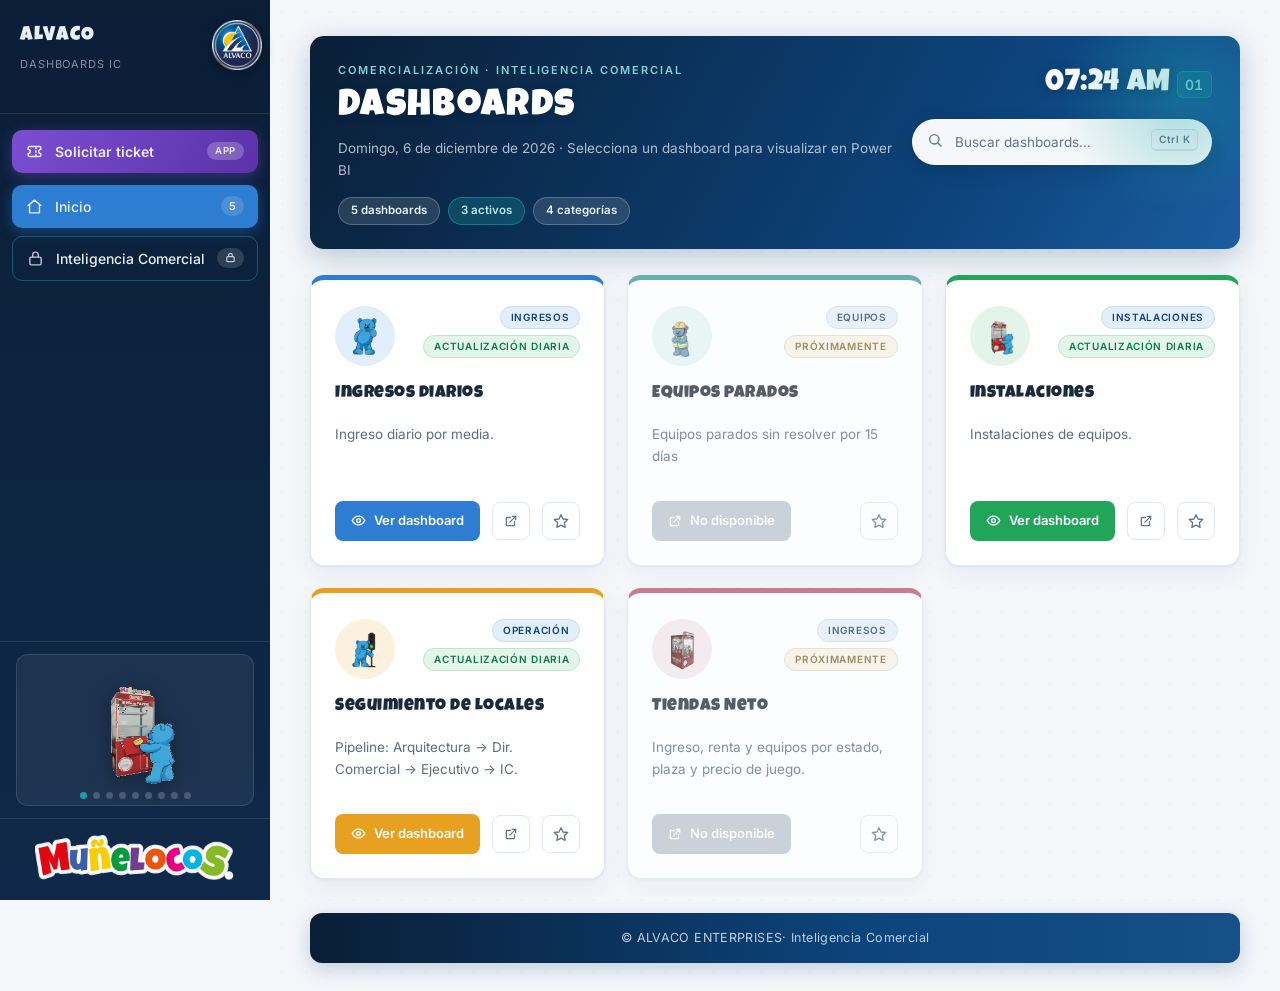
==== index.html @ fecdd90b "Add files via upload" ====
<!DOCTYPE html>
<html lang="es">
<head>
<meta charset="UTF-8">
<meta name="viewport" content="width=device-width, initial-scale=1.0">
<title>Menú de Dashboards · ALVACO Inteligencia Comercial</title>
<link rel="preconnect" href="https://fonts.googleapis.com">
<link rel="preconnect" href="https://fonts.gstatic.com" crossorigin>
<link href="https://fonts.googleapis.com/css2?family=Archivo:wght@600;700;800&family=Inter:wght@400;500;600&family=Luckiest+Guy&display=swap" rel="stylesheet">
<!-- Bootstrap 5 (antes de style.css para no pisar tu diseño) -->
<link href="https://cdn.jsdelivr.net/npm/bootstrap@5.3.3/dist/css/bootstrap.min.css" rel="stylesheet">
<!-- Animate.css: animaciones listas por clase -->
<link rel="stylesheet" href="https://cdnjs.cloudflare.com/ajax/libs/animate.css/4.1.1/animate.min.css">
<!-- Estilos y lógica del portal en archivos separados: style.css y script.js -->
<link rel="stylesheet" href="style.css">
</head>
<body>

<div class="app">

  <button class="btn-menu-flotante" id="btnMenu" title="Ocultar / mostrar menú" aria-label="Ocultar o mostrar menú">
    <img src="img/logo-alvaco-transparente.png" alt="Menú ALVACO">
  </button>

  <!-- ==================== SIDEBAR ==================== -->
  <aside class="sidebar">
    <div class="brand">
      <div class="brand-text">
        <h1>ALVACO</h1>
        <p>Dashboards IC</p>
      </div>
    </div>

    <nav class="side-nav" id="sideNav"></nav>

    <div class="side-carousel" id="sideCarousel"></div>

    <div class="side-footer">
      <img src="img/logo-munelocos-transparente.png" alt="Muñelocos" class="footer-logo">
    </div>
  </aside>

  <!-- ==================== MAIN ==================== -->
  <main class="main">
    <div class="hero animate__animated animate__fadeInDown">
      <div class="hero-content">
        <p class="hero-kicker">Comercialización · Inteligencia Comercial</p>
        <h2>Dashboards</h2>
        <p class="subtitle" id="heroFecha"> Selecciona el dashboard que necesites para visualizar</p>
        <div class="hero-chips" id="heroChips"></div>
      </div>
      <div class="hero-side">
        <div class="hero-reloj" aria-label="Hora actual">
          <span id="relojHora">--:--</span><span class="reloj-seg" id="relojSeg">--</span>
        </div>
        <div class="search">
          <svg width="16" height="16" viewBox="0 0 24 24" fill="none" stroke="currentColor" stroke-width="2" stroke-linecap="round"><circle cx="11" cy="11" r="7"/><line x1="21" y1="21" x2="16.5" y2="16.5"/></svg>
          <input type="text" id="searchInput" placeholder="Buscar dashboards…" aria-label="Buscar dashboards">
          <button class="search-clear" id="searchClear" title="Limpiar búsqueda" aria-label="Limpiar búsqueda">✕</button>
          <kbd class="search-kbd">Ctrl K</kbd>
          <p class="search-count" id="searchCount"></p>
        </div>
      </div>
    </div>

    <div class="recientes" id="recientes"></div>

    <!-- Banner del área Inteligencia Comercial (visible solo en la sección IC) -->
    <div class="ic-banner" id="icBanner">
      <div class="ic-banner-icono">
        <svg width="22" height="22" viewBox="0 0 24 24" fill="none" stroke="currentColor" stroke-width="2" stroke-linecap="round" stroke-linejoin="round"><rect x="4" y="10" width="16" height="11" rx="2"/><path d="M8 10V7a4 4 0 0 1 8 0v3"/></svg>
      </div>
      <div class="ic-banner-texto">
        <h3>Inteligencia Comercial</h3>
        <p>Área exclusiva del equipo IC · herramientas y archivos internos</p>
      </div>
      <span class="ic-banner-user" id="icBannerUser"></span>
      <button class="ic-banner-salir" id="icBannerPass" title="Cambiar mi contraseña IC">
        <svg width="15" height="15" viewBox="0 0 24 24" fill="none" stroke="currentColor" stroke-width="2.2" stroke-linecap="round" stroke-linejoin="round"><path d="M21 2l-2 2m-7.6 7.6a5.5 5.5 0 1 1-7.78 7.78 5.5 5.5 0 0 1 7.78-7.78zm0 0L15.5 7.5m0 0 3 3L22 7l-3-3m-3.5 3.5L19 4"/></svg>
        Cambiar contraseña
      </button>
      <button class="ic-banner-salir" id="icBannerSalir" title="Cerrar sesión IC">
        <svg width="15" height="15" viewBox="0 0 24 24" fill="none" stroke="currentColor" stroke-width="2.2" stroke-linecap="round" stroke-linejoin="round"><path d="M9 21H5a2 2 0 0 1-2-2V5a2 2 0 0 1 2-2h4"/><polyline points="16 17 21 12 16 7"/><line x1="21" y1="12" x2="9" y2="12"/></svg>
        Cerrar sesión
      </button>
    </div>

    <div class="grid" id="grid"></div>

    <div class="empty-state" id="emptyState">
      <h3>Sin resultados</h3>
      <p>No hay dashboards que coincidan con tu búsqueda o filtro.</p>
    </div>

    <div class="footer"> © ALVACO ENTERPRISES· Inteligencia Comercial</div>
  </main>
</div>

<!-- ==================== VISOR NO EDITABLE ==================== -->
<div class="visor-overlay" id="visorOverlay" role="dialog" aria-modal="true" aria-labelledby="visorTitle">
  <div class="visor-topbar">
    <button class="visor-btn" id="visorBack" title="Volver al menú" aria-label="Volver al menú">
      <svg width="18" height="18" viewBox="0 0 24 24" fill="none" stroke="currentColor" stroke-width="2.2" stroke-linecap="round" stroke-linejoin="round"><path d="M19 12H5"/><path d="m12 19-7-7 7-7"/></svg>
    </button>
    <img src="img/logo-alvaco-transparente.png" alt="ALVACO" class="visor-logo">
    <div class="visor-title">
      <div>
        <p class="visor-kicker">Inteligencia Comercial</p>
        <h3 id="visorTitle">Dashboard</h3>
      </div>
      <span class="badge rounded-pill visor-badge-cat" id="visorCategoria">Categoría</span>
      <span class="visor-pill" id="visorPill">Solo lectura</span>
    </div>
    <div class="visor-reloj" aria-label="Hora actual">
      <span id="visorHora">--:--</span>
    </div>
    <div class="visor-zoom" role="group" aria-label="Zoom del dashboard">
      <button class="visor-btn" id="zoomMenos" title="Alejar" aria-label="Alejar">
        <svg width="16" height="16" viewBox="0 0 24 24" fill="none" stroke="currentColor" stroke-width="2.2" stroke-linecap="round"><circle cx="11" cy="11" r="7"/><line x1="21" y1="21" x2="16.5" y2="16.5"/><line x1="8" y1="11" x2="14" y2="11"/></svg>
      </button>
      <button class="visor-zoom-nivel" id="zoomNivel" title="Restablecer zoom (100%)" aria-label="Restablecer zoom">100%</button>
      <button class="visor-btn" id="zoomMas" title="Acercar" aria-label="Acercar">
        <svg width="16" height="16" viewBox="0 0 24 24" fill="none" stroke="currentColor" stroke-width="2.2" stroke-linecap="round"><circle cx="11" cy="11" r="7"/><line x1="21" y1="21" x2="16.5" y2="16.5"/><line x1="8" y1="11" x2="14" y2="11"/><line x1="11" y1="8" x2="11" y2="14"/></svg>
      </button>
    </div>
    <button class="visor-btn" id="visorRefresh" title="Recargar dashboard" aria-label="Recargar dashboard">
      <svg width="17" height="17" viewBox="0 0 24 24" fill="none" stroke="currentColor" stroke-width="2.2" stroke-linecap="round" stroke-linejoin="round"><path d="M21 12a9 9 0 1 1-2.64-6.36"/><polyline points="21 3 21 9 15 9"/></svg>
    </button>
    <button class="visor-btn" id="visorFullscreen" title="Pantalla completa" aria-label="Pantalla completa">
      <svg width="18" height="18" viewBox="0 0 24 24" fill="none" stroke="currentColor" stroke-width="2" stroke-linecap="round" stroke-linejoin="round"><path d="M8 3H5a2 2 0 0 0-2 2v3"/><path d="M16 3h3a2 2 0 0 1 2 2v3"/><path d="M8 21H5a2 2 0 0 1-2-2v-3"/><path d="M16 21h3a2 2 0 0 0 2-2v-3"/></svg>
    </button>
  </div>
  <div class="visor-body">
    <div class="visor-marco" id="visorMarco">
      <div class="visor-loader" id="visorLoader">
        <div class="spinner-border text-primary visor-spinner" role="status" aria-hidden="true"></div>
        <p class="visor-loader-titulo" id="visorLoaderTitulo">Cargando dashboard…</p>
        <div class="skeleton-panel">
          <div class="sk sk-kpi"></div><div class="sk sk-kpi"></div><div class="sk sk-kpi"></div>
          <div class="sk sk-chart"></div><div class="sk sk-chart"></div>
        </div>
      </div>
      <iframe id="visorFrame" title="Visor de contenido" allowfullscreen
              allow="geolocation; microphone; camera; clipboard-write"></iframe>
    </div>
  </div>
</div>

<!-- ==================== LOGIN INTELIGENCIA COMERCIAL ==================== -->
<div class="ic-login-overlay" id="icLoginOverlay" role="dialog" aria-modal="true" aria-labelledby="icLoginTitulo">
  <div class="ic-login-card animate__animated animate__zoomIn animate__faster">
    <div class="ic-login-head">
      <div class="ic-banner-icono">
        <svg width="20" height="20" viewBox="0 0 24 24" fill="none" stroke="currentColor" stroke-width="2" stroke-linecap="round" stroke-linejoin="round"><rect x="4" y="10" width="16" height="11" rx="2"/><path d="M8 10V7a4 4 0 0 1 8 0v3"/></svg>
      </div>
      <div>
        <h3 id="icLoginTitulo">Acceso IC</h3>
        <p>Área exclusiva · Inteligencia Comercial</p>
      </div>
    </div>
    <div class="ic-login-body">
      <div class="ic-login-error" id="icLoginError">Correo o contraseña incorrectos.</div>
      <label for="icLoginCorreo">Correo corporativo</label>
      <input type="email" id="icLoginCorreo" placeholder="nombre@alvaco.com.mx" autocomplete="username">
      <label for="icLoginPass">Contraseña</label>
      <input type="password" id="icLoginPass" placeholder="••••••••••" autocomplete="current-password">
      <div class="ic-login-acciones">
        <button class="ic-btn-cancelar" id="icLoginCancelar">Cancelar</button>
        <button class="ic-btn-entrar" id="icLoginEntrar">
          <svg width="15" height="15" viewBox="0 0 24 24" fill="none" stroke="currentColor" stroke-width="2.2" stroke-linecap="round" stroke-linejoin="round"><path d="M15 3h4a2 2 0 0 1 2 2v14a2 2 0 0 1-2 2h-4"/><polyline points="10 17 15 12 10 7"/><line x1="15" y1="12" x2="3" y2="12"/></svg>
          Entrar
        </button>
      </div>
    </div>
  </div>
</div>

<!-- ==================== CAMBIO DE CONTRASEÑA IC ==================== -->
<div class="ic-login-overlay" id="icPassOverlay" role="dialog" aria-modal="true" aria-labelledby="icPassTitulo">
  <div class="ic-login-card animate__animated animate__zoomIn animate__faster">
    <div class="ic-login-head">
      <div class="ic-banner-icono">
        <svg width="20" height="20" viewBox="0 0 24 24" fill="none" stroke="currentColor" stroke-width="2" stroke-linecap="round" stroke-linejoin="round"><path d="M21 2l-2 2m-7.6 7.6a5.5 5.5 0 1 1-7.78 7.78 5.5 5.5 0 0 1 7.78-7.78zm0 0L15.5 7.5m0 0 3 3L22 7l-3-3m-3.5 3.5L19 4"/></svg>
      </div>
      <div>
        <h3 id="icPassTitulo">Cambiar contraseña</h3>
        <p id="icPassSubtitulo">Tu contraseña personal · este navegador</p>
      </div>
    </div>
    <div class="ic-login-body" id="icPassForm">
      <div class="ic-login-error" id="icPassError">Revisa los datos.</div>
      <label for="icPassActual">Contraseña actual</label>
      <input type="password" id="icPassActual" placeholder="Tu contraseña actual o la del equipo" autocomplete="current-password">
      <label for="icPassNueva">Nueva contraseña</label>
      <input type="password" id="icPassNueva" placeholder="Mínimo 8 caracteres" autocomplete="new-password">
      <label for="icPassConfirma">Confirmar nueva contraseña</label>
      <input type="password" id="icPassConfirma" placeholder="Repite la nueva contraseña" autocomplete="new-password">
      <div class="ic-login-acciones">
        <button class="ic-btn-cancelar" id="icPassCancelar">Cancelar</button>
        <button class="ic-btn-entrar" id="icPassGuardar">
          <svg width="15" height="15" viewBox="0 0 24 24" fill="none" stroke="currentColor" stroke-width="2.2" stroke-linecap="round" stroke-linejoin="round"><path d="M19 21H5a2 2 0 0 1-2-2V5a2 2 0 0 1 2-2h11l5 5v11a2 2 0 0 1-2 2z"/><polyline points="17 21 17 13 7 13 7 21"/><polyline points="7 3 7 8 15 8"/></svg>
          Guardar
        </button>
      </div>
    </div>
    <div class="ic-login-body ic-pass-exito" id="icPassExito">
      <div class="ic-pass-check">
        <svg width="26" height="26" viewBox="0 0 24 24" fill="none" stroke="currentColor" stroke-width="2.4" stroke-linecap="round" stroke-linejoin="round"><path d="M20 6 9 17l-5-5"/></svg>
      </div>
      <h4>Contraseña actualizada en este equipo</h4>
      <p>Para que tu nueva contraseña funcione también en <strong>cualquier otro equipo</strong>, envíale este código al administrador del portal (David) para registrarla:</p>
      <div class="ic-pass-codigo" id="icPassCodigo" title="Clic para copiar"></div>
      <div class="ic-login-acciones">
        <button class="ic-btn-cancelar" id="icPassCopiar">Copiar código</button>
        <button class="ic-btn-entrar" id="icPassListo">Listo</button>
      </div>
    </div>
  </div>
</div>

<!-- ==================== TOAST BOOTSTRAP ==================== -->
<div class="toast-container position-fixed bottom-0 end-0 p-3">
  <div id="toastFav" class="toast align-items-center border-0" role="status">
    <div class="d-flex">
      <div class="toast-body" id="toastFavTexto">Agregado a favoritos</div>
      <button type="button" class="btn-close btn-close-white me-2 m-auto" data-bs-dismiss="toast" aria-label="Cerrar"></button>
    </div>
  </div>
</div>

<!-- ==================== SCRIPTS ==================== -->
<script src="https://cdn.jsdelivr.net/npm/bootstrap@5.3.3/dist/js/bootstrap.bundle.min.js"></script>

<script src="script.js"></script>
</body>
</html>
---- style.css ----
/* ============================================================
   MENÚ DE DASHBOARDS — ALVACO · INTELIGENCIA COMERCIAL
   CSS consolidado v2.2 · jul 2026
   Secciones: variables · base · sidebar · botón-logo · hero ·
   buscador · recientes · tarjetas · footer · visor · zoom ·
   responsivo · accesibilidad
   Novedad v2.2: Tiendas Neto desactivado · sin Análisis de Renta
   ============================================================ */

/* ==================== VARIABLES ==================== */
:root{
  --navy:        #0C447C;
  --navy-deep:   #0A1E36;
  --navy-panel:  #10294A;
  --navy-ink:    #1B2A3A;

  /* Acentos por tarjeta */
  --c-blue:      #2D7DD2;
  --c-teal:      #17A2A6;
  --c-green:     #22A55B;
  --c-amber:     #E8A020;
  --c-purple:    #7C4DD2;
  --c-red:       #E2486B;

  --bg:          #F4F6F9;   /* fondo levemente cálido: descansa la vista */
  --card:        #FFFFFF;
  --line:        #E1E8F0;
  --text:        #1B2A3A;
  --text-dim:    #64748B;
  --text-inv:    #E8EFF8;

  --radius:      14px;
  --sidebar-w:   270px;
  --shadow-card: 0 1px 3px rgba(12,68,124,.07), 0 8px 24px rgba(12,68,124,.06);
  --shadow-hover:0 4px 10px rgba(12,68,124,.10), 0 14px 34px rgba(12,68,124,.12);

  --font-display:'Luckiest Guy', 'Archivo', system-ui, sans-serif;
  --font-body:   'Inter', system-ui, sans-serif;
}

/* ==================== BASE ==================== */
*{margin:0;padding:0;box-sizing:border-box}
html,body{height:100%}
body{
  font-family:var(--font-body);
  background:var(--bg);
  color:var(--text);
}

/* Scrollbar global con identidad */
::-webkit-scrollbar{width:10px; height:10px}
::-webkit-scrollbar-track{background:#EAF0F7}
::-webkit-scrollbar-thumb{
  background:linear-gradient(var(--c-blue), var(--navy));
  border-radius:5px;
  border:2px solid #EAF0F7;
}

/* ==================== LAYOUT ==================== */
.app{
  display:grid;
  grid-template-columns:var(--sidebar-w) 1fr;
  min-height:100vh;
  transition:grid-template-columns .28s ease;   /* sidebar retráctil */
}
.app.sidebar-oculto{grid-template-columns:0 1fr}
.app.sidebar-oculto .sidebar{
  overflow:hidden;
  padding-right:0;
  border-right:none;
}

/* ==================== SIDEBAR ==================== */
.sidebar{
  background:linear-gradient(180deg, var(--navy-deep) 0%, var(--navy-panel) 100%);
  color:var(--text-inv);
  display:flex;
  flex-direction:column;
  position:sticky;
  top:0;
  height:100vh;
  min-width:0;
  white-space:nowrap;
}
.brand{
  display:flex;
  align-items:center;
  gap:12px;
  padding:24px 20px;
  border-bottom:1px solid rgba(255,255,255,.10);
}
.brand-text h1{
  font-family:var(--font-display);
  font-weight:400;               /* Luckiest Guy solo tiene un peso */
  font-size:20px;
  letter-spacing:.06em;
}
.brand-text p{
  font-size:11px;
  color:rgba(232,239,248,.55);
  letter-spacing:.08em;
  text-transform:uppercase;
  margin-top:2px;
}

.side-nav{
  flex:1;
  padding:16px 12px;
  overflow-y:auto;
}
.side-nav::-webkit-scrollbar{width:6px}
.side-nav::-webkit-scrollbar-thumb{background:rgba(255,255,255,.15);border-radius:3px}

.side-item{
  display:flex;
  align-items:center;
  gap:12px;
  width:100%;
  border:none;
  background:none;
  color:var(--text-inv);
  font-family:var(--font-body);
  font-size:14px;
  font-weight:500;
  padding:11px 14px;
  border-radius:10px;
  cursor:pointer;
  transition:background .15s, transform .15s;
  margin-bottom:4px;
  text-align:left;
}
.side-item svg{flex-shrink:0;opacity:.8}
.side-item:hover{
  background:rgba(255,255,255,.08);
  transform:translateX(4px);
}
.side-item.active{
  background:var(--c-blue);
  box-shadow:0 4px 14px rgba(45,125,210,.4);
}
.side-item.active:hover{transform:translateX(0)}
.side-item.active svg{opacity:1}
.side-item .count{
  margin-left:auto;
  font-size:11px;
  font-weight:600;
  background:rgba(255,255,255,.14);
  border-radius:999px;
  padding:2px 8px;
}

/* Acceso directo destacado: Solicitar ticket */
.side-item-destacado{
  background:linear-gradient(120deg, var(--c-purple), #5A32A8);
  box-shadow:0 4px 14px rgba(124,77,210,.40);
  margin-bottom:12px;
  font-weight:600;
}
.side-item-destacado svg{opacity:1}
.side-item-destacado:hover{
  background:linear-gradient(120deg, #8A5CE0, #6A3FC2);
  transform:translateX(0) scale(1.02);
}
.side-item-destacado .count{
  background:rgba(255,255,255,.22);
  text-transform:uppercase;
  letter-spacing:.06em;
  font-size:9.5px;
}

/* Acceso al formulario web de tickets (pestaña nueva) */
.side-item-web{
  background:linear-gradient(120deg, var(--c-teal), #0E7C7F);
  box-shadow:0 4px 14px rgba(23,162,166,.35);
  margin-bottom:12px;
  font-weight:600;
}
.side-item-web svg{opacity:1}
.side-item-web:hover{
  background:linear-gradient(120deg, #22B8BC, #12898D);
  transform:translateX(0) scale(1.02);
}
.side-item-web .count{
  background:rgba(255,255,255,.22);
  text-transform:uppercase;
  letter-spacing:.06em;
  font-size:9.5px;
}

.side-footer{
  display:flex;
  align-items:center;
  justify-content:center;
  padding:16px 20px;
  border-top:1px solid rgba(255,255,255,.10);
}
.side-footer .footer-logo{
  width:100%;
  max-width:200px;
  height:auto;
  display:block;
  margin:0 auto;
}

/* ==================== BOTÓN DE MENÚ = LOGO ALVACO ==================== */
.btn-menu-flotante{
  position:fixed;
  top:20px;
  left:calc(var(--sidebar-w) - 58px);
  z-index:60;
  display:inline-flex;
  align-items:center;
  justify-content:center;
  width:50px;height:50px;
  padding:0;
  border:none;
  border-radius:50%;
  background:transparent;
  cursor:pointer;
  box-shadow:0 4px 14px rgba(0,0,0,.30);
  transition:left .28s ease, transform .2s ease, box-shadow .2s ease;
}
.btn-menu-flotante img{
  width:100%;
  height:100%;
  object-fit:contain;
  display:block;
}
.btn-menu-flotante:hover{
  transform:scale(1.1) rotate(6deg);
  box-shadow:0 6px 20px rgba(0,0,0,.38);
}
.app.sidebar-oculto .btn-menu-flotante{
  left:16px;
  box-shadow:0 6px 22px rgba(12,68,124,.45);
}

/* ==================== ÁREA PRINCIPAL ==================== */
.main{
  padding:36px 40px 28px;
  min-width:0;
  position:relative;
  display:flex;
  flex-direction:column;
  min-height:100vh;              /* el footer se ancla al fondo aunque haya pocas tarjetas */
  background-image:radial-gradient(rgba(12,68,124,.03) 1px, transparent 1px);
  background-size:24px 24px;
}
/* Marca de agua: logo ALVACO */
.main::before{
  content:"";
  position:fixed;
  top:50%;
  left:calc(50% + (var(--sidebar-w) / 2));
  transform:translate(-50%, -50%);
  width:min(620px, 70vw);
  height:min(620px, 70vw);
  background:url("img/logo-alvaco.png") center / contain no-repeat;
  opacity:.07;
  pointer-events:none;
  z-index:0;
}
.grid, .empty-state, .footer{
  position:relative;
  z-index:1;
}

/* ==================== HERO ==================== */
.hero{
  position:relative;
  z-index:1;
  display:flex;
  align-items:flex-start;
  gap:20px;
  flex-wrap:wrap;
  background:linear-gradient(120deg, var(--navy-deep) 0%, var(--navy) 70%, #1B5CA0 100%);
  border-radius:var(--radius);
  padding:26px 28px 24px;
  margin-bottom:26px;
  box-shadow:0 8px 28px rgba(12,68,124,.25);
  overflow:hidden;
}
.hero::after{
  content:"";
  position:absolute;
  right:-60px; top:-60px;
  width:240px; height:240px;
  border-radius:50%;
  background:radial-gradient(circle, rgba(23,162,166,.35), transparent 70%);
  pointer-events:none;
}
.hero-content{flex:1; min-width:220px}
.hero-kicker{
  font-family:var(--font-body);
  font-size:11px;
  font-weight:600;
  letter-spacing:.18em;
  text-transform:uppercase;
  color:#7FD4D6;
  margin-bottom:6px;
}
.hero h2{
  font-family:var(--font-display);
  font-weight:400;
  font-size:38px;
  letter-spacing:.035em;
  color:#FFFFFF;
  text-shadow:0 2px 8px rgba(8,30,54,.28);
}
.hero .subtitle{
  margin-top:6px;
  font-size:13.5px;
  line-height:1.6;
  color:rgba(232,239,248,.75);
}
.hero-chips{
  display:flex;
  gap:8px;
  flex-wrap:wrap;
  margin-top:14px;
}
.chip{
  font-family:var(--font-body);
  font-size:11.5px;
  font-weight:600;
  color:#EAF2FA;
  background:rgba(255,255,255,.12);
  border:1px solid rgba(255,255,255,.22);
  border-radius:999px;
  padding:4px 12px;
}
.chip-ok{
  color:#BFEAEA;
  background:rgba(23,162,166,.25);
  border-color:rgba(23,162,166,.55);
}

/* Lado derecho: reloj */
.hero-side{
  display:flex;
  flex-direction:column;
  align-items:flex-end;
  gap:12px;
  flex-shrink:0;
}
.hero-reloj{
  display:flex;
  align-items:baseline;
  gap:6px;
  font-family:var(--font-display);
  font-weight:400;
  font-size:30px;
  color:#FFFFFF;
  letter-spacing:.02em;
  font-variant-numeric:tabular-nums;
  text-shadow:0 2px 12px rgba(0,0,0,.25);
}
.hero-reloj .reloj-seg{
  font-family:var(--font-body);
  font-size:14px;
  font-weight:600;
  color:#7FD4D6;
  background:rgba(23,162,166,.22);
  border:1px solid rgba(23,162,166,.5);
  border-radius:6px;
  padding:2px 7px;
  font-variant-numeric:tabular-nums;
}

/* ==================== BUSCADOR ==================== */
.search{
  position:relative;
  flex-shrink:0;
}
.search svg{
  position:absolute;
  left:15px;
  top:21px;                     /* centrado a la barra de 42px */
  transform:translateY(-50%);
  color:var(--text-dim);
  pointer-events:none;
  z-index:1;
}
.search input{
  width:300px;
  max-width:100%;
  font-family:var(--font-body);
  font-size:13.5px;
  color:var(--text);
  background:rgba(255,255,255,.96);
  border:1px solid rgba(255,255,255,.4);
  border-radius:999px;
  padding:12px 92px 12px 42px;
  outline:none;
  box-shadow:0 4px 16px rgba(8,30,54,.25);
  transition:border-color .15s, box-shadow .15s;
}
.search input:focus{
  border-color:var(--c-teal);
  box-shadow:0 0 0 3px rgba(23,162,166,.3), 0 4px 16px rgba(8,30,54,.25);
}
.search input::placeholder{color:var(--text-dim)}
.search-clear{
  position:absolute;
  right:64px;
  top:21px;
  transform:translateY(-50%);
  width:22px;height:22px;
  border:none;
  border-radius:50%;
  background:#E1E8F0;
  color:#64748B;
  font-size:11px;
  line-height:1;
  cursor:pointer;
  display:none;
  align-items:center;
  justify-content:center;
  transition:background .15s, color .15s;
}
.search-clear.visible{display:inline-flex}
.search-clear:hover{background:var(--c-red); color:#fff}
.search-kbd{
  position:absolute;
  right:14px;
  top:21px;
  transform:translateY(-50%);
  font-family:var(--font-body);
  font-size:10px;
  font-weight:600;
  letter-spacing:.05em;
  color:#64748B;
  background:#F3F6FA;
  border:1px solid #D7E0EA;
  border-bottom-width:2px;
  border-radius:5px;
  padding:2px 7px;
  pointer-events:none;
}
.search-count{
  font-family:var(--font-body);
  margin-top:6px;
  font-size:11.5px;
  color:rgba(232,239,248,.75);
  text-align:right;
  min-height:15px;
}

/* ==================== RECIENTES ==================== */
.recientes{
  position:relative;
  z-index:1;
  display:flex;
  align-items:center;
  gap:10px;
  flex-wrap:wrap;
  margin-bottom:20px;
}
.recientes:empty{display:none}
.recientes-label{
  font-family:var(--font-body);
  font-size:12px;
  font-weight:600;
  letter-spacing:.06em;
  text-transform:uppercase;
  color:var(--text-dim);
}
.reciente-chip{
  display:inline-flex;
  align-items:center;
  gap:7px;
  font-family:var(--font-body);
  font-size:12.5px;
  font-weight:600;
  color:var(--navy-ink);
  background:var(--card);
  border:1px solid var(--line);
  border-left:4px solid var(--navy);
  border-radius:8px;
  padding:7px 13px;
  cursor:pointer;
  transition:transform .15s, box-shadow .15s;
}
.reciente-chip:hover{
  transform:translateY(-1px);
  box-shadow:var(--shadow-card);
}
.reciente-chip.accent-blue{border-left-color:var(--c-blue)}
.reciente-chip.accent-teal{border-left-color:var(--c-teal)}
.reciente-chip.accent-green{border-left-color:var(--c-green)}
.reciente-chip.accent-amber{border-left-color:var(--c-amber)}
.reciente-chip.accent-purple{border-left-color:var(--c-purple)}
.reciente-chip.accent-red{border-left-color:var(--c-red)}

/* ==================== GRID DE TARJETAS ==================== */
.grid{
  display:grid;
  grid-template-columns:repeat(auto-fill, minmax(280px, 1fr));
  gap:22px;
}
.card{
  background:var(--card);
  border:1px solid var(--line);
  border-top:5px solid var(--navy);        /* franja de acento */
  border-radius:var(--radius);
  padding:26px 24px 24px;
  box-shadow:var(--shadow-card);
  display:flex;
  flex-direction:column;
  gap:12px;
  animation:cardIn .45s ease backwards;    /* entrada escalonada (delay por JS) */
  transition:transform .22s cubic-bezier(.2,.8,.3,1.2), box-shadow .22s ease, border-color .22s ease;
}
@keyframes cardIn{
  from{opacity:0; transform:translateY(14px)}
  to{opacity:1; transform:translateY(0)}
}
.card:hover{
  transform:translateY(-5px);
  box-shadow:var(--shadow-hover);
}
.card.accent-blue{border-top-color:var(--c-blue)}
.card.accent-teal{border-top-color:var(--c-teal)}
.card.accent-green{border-top-color:var(--c-green)}
.card.accent-amber{border-top-color:var(--c-amber)}
.card.accent-purple{border-top-color:var(--c-purple)}
.card.accent-red{border-top-color:var(--c-red)}

/* Tarjeta desactivada (sin liga): apagada visualmente */
.card.card-inactiva{
  filter:grayscale(.35);
  opacity:.75;
}
.card.card-inactiva:hover{
  transform:none;
  box-shadow:var(--shadow-card);
}

.card-top{
  display:flex;
  align-items:flex-start;
  justify-content:space-between;
  gap:10px;
}
.card-icon{
  width:60px;height:60px;
  border-radius:50%;
  display:flex;
  align-items:center;
  justify-content:center;
  margin-bottom:6px;
  transition:transform .25s cubic-bezier(.2,.8,.3,1.3);
}
.card:hover .card-icon{
  transform:scale(1.1) rotate(-4deg);
}
.card.card-inactiva:hover .card-icon{transform:none}
.card-icon img{
  width:70%;
  height:70%;
  object-fit:contain;
  display:block;
}
.card h3{
  font-family:var(--font-display);
  font-weight:400;
  font-size:17px;
  letter-spacing:.03em;
  color:var(--navy-ink);
}
.card p{
  font-size:13.5px;
  line-height:1.6;
  color:#5C6E82;
  flex:1;
}

/* Badges de tarjeta */
.card-badges{
  display:flex;
  flex-direction:column;
  align-items:flex-end;
  gap:6px;
}
.badge-card{
  font-family:var(--font-body);
  font-size:10px;
  font-weight:600;
  letter-spacing:.07em;
  text-transform:uppercase;
  border-radius:999px;
  padding:3px 10px;
  white-space:nowrap;
}
.badge-cat{
  color:var(--navy);
  background:#E3EEFB;
  border:1px solid #C8DCF3;
}
.badge-activo{
  color:#0E7A50;
  background:#E3F5EB;
  border:1px solid #BCE4CF;
}
.badge-prox{
  color:#8A6A14;
  background:#FBF1DD;
  border:1px solid #EFD9A8;
}
.badge-app{
  color:#5A32A8;
  background:#EEE7FA;
  border:1px solid #D9C8F3;
}
.badge-web{
  color:#0B6B6E;
  background:#E0F4F4;
  border:1px solid #B8E4E5;
}

/* Acciones de tarjeta */
.card-actions{
  display:flex;
  align-items:center;
  gap:10px;
  margin-top:6px;
}
.btn-open{
  position:relative;
  overflow:hidden;
  display:inline-flex;
  align-items:center;
  gap:8px;
  font-family:var(--font-body);
  font-size:13px;
  font-weight:600;
  color:#fff;
  border:none;
  border-radius:8px;
  padding:10px 16px;
  cursor:pointer;
  text-decoration:none;
  transition:filter .15s, transform .1s;
}
.btn-open::after{                          /* destello al hover */
  content:"";
  position:absolute;
  top:0; left:-80%;
  width:50%; height:100%;
  background:linear-gradient(100deg, transparent, rgba(255,255,255,.35), transparent);
  transform:skewX(-20deg);
  transition:left .45s ease;
}
.btn-open:hover{filter:brightness(1.08)}
.btn-open:hover::after{left:130%}
.btn-open:active{transform:scale(.98)}
.btn-open:focus-visible{outline:2px solid var(--navy);outline-offset:2px}
.btn-open:disabled,
.btn-open.disabled{
  background:#B9C4D2 !important;
  cursor:not-allowed;
  filter:none;
}
.btn-fav{
  margin-left:auto;
  width:38px;height:38px;
  display:inline-flex;
  align-items:center;
  justify-content:center;
  border:1px solid var(--line);
  border-radius:8px;
  background:var(--card);
  color:var(--text-dim);
  cursor:pointer;
  transition:color .15s, border-color .15s;
}
.btn-fav:hover{border-color:var(--c-amber);color:var(--c-amber)}
.btn-fav.faved{color:var(--c-amber);border-color:var(--c-amber)}
.btn-fav.faved svg{fill:var(--c-amber)}

/* Fondos del icono y color del botón por acento */
.accent-blue   .card-icon{background:#E3EEFB;color:var(--c-blue)}
.accent-teal   .card-icon{background:#E0F4F4;color:var(--c-teal)}
.accent-green  .card-icon{background:#E3F5EB;color:var(--c-green)}
.accent-amber  .card-icon{background:#FBF1DD;color:var(--c-amber)}
.accent-purple .card-icon{background:#EEE7FA;color:var(--c-purple)}
.accent-red    .card-icon{background:#FBE5EB;color:var(--c-red)}

.accent-blue   .btn-open{background:var(--c-blue)}
.accent-teal   .btn-open{background:var(--c-teal)}
.accent-green  .btn-open{background:var(--c-green)}
.accent-amber  .btn-open{background:var(--c-amber)}
.accent-purple .btn-open{background:var(--c-purple)}
.accent-red    .btn-open{background:var(--c-red)}

/* ==================== ESTADO VACÍO ==================== */
.empty-state{
  display:none;
  text-align:center;
  padding:70px 20px;
  color:var(--text-dim);
}
.empty-state.visible{display:block}
.empty-state h3{
  font-family:var(--font-display);
  font-weight:400;
  font-size:18px;
  color:var(--navy-ink);
  margin-bottom:8px;
}
.empty-state p{
  font-size:13.5px;
  line-height:1.6;
}

/* ==================== FOOTER ==================== */
.footer{
  font-family:var(--font-body);
  text-align:center;
  margin-top:auto;               /* se pega al fondo del área principal */
  padding:16px 22px;
  background:linear-gradient(90deg, var(--navy-deep), var(--navy) 60%, #155089);
  color:#B9CFE6;
  border-radius:12px;
  font-size:12.5px;
  letter-spacing:.03em;
  box-shadow:0 6px 20px rgba(12,68,124,.22);
}
/* Separación mínima entre el contenido y el footer */
.grid, .empty-state{margin-bottom:34px}

/* ==================== VISOR NO EDITABLE ==================== */
.visor-overlay{
  position:fixed;
  inset:0;
  background:#EDF2F8;
  z-index:100;
  display:none;
  flex-direction:column;
}
.visor-overlay.visible{display:flex}

.visor-topbar{
  display:flex;
  align-items:center;
  gap:16px;
  padding:12px 20px;
  background:linear-gradient(120deg, var(--navy-deep) 0%, var(--navy) 70%, #1B5CA0 100%);
  color:var(--text-inv);
  flex-shrink:0;
  box-shadow:0 4px 18px rgba(8,30,54,.30);
  position:relative;
  z-index:2;
}
.visor-btn{
  display:inline-flex;
  align-items:center;
  justify-content:center;
  width:38px;height:38px;
  border:1px solid rgba(255,255,255,.2);
  border-radius:8px;
  background:rgba(255,255,255,.08);
  color:var(--text-inv);
  cursor:pointer;
  transition:background .15s;
}
.visor-btn:hover{background:rgba(255,255,255,.18)}
.visor-btn:focus-visible{outline:2px solid var(--c-teal);outline-offset:2px}
.visor-logo{
  width:38px;
  height:38px;
  object-fit:contain;
  flex-shrink:0;
  filter:drop-shadow(0 2px 6px rgba(0,0,0,.3));
}
.visor-title{
  flex:1;
  display:flex;
  align-items:center;
  gap:14px;
  min-width:0;
}
.visor-kicker{
  font-family:var(--font-body);
  font-size:9.5px;
  font-weight:600;
  letter-spacing:.16em;
  text-transform:uppercase;
  color:#7FD4D6;
  margin-bottom:1px;
}
.visor-title h3{
  font-family:var(--font-display);
  font-weight:400;
  font-size:19px;
  letter-spacing:.04em;
  white-space:nowrap;
  overflow:hidden;
  text-overflow:ellipsis;
}
.visor-pill{
  font-family:var(--font-body);
  font-size:10.5px;
  font-weight:600;
  letter-spacing:.08em;
  text-transform:uppercase;
  color:#BFEAEA;
  background:rgba(23,162,166,.22);
  border:1px solid rgba(23,162,166,.5);
  padding:3px 10px;
  border-radius:999px;
  white-space:nowrap;
}
.visor-badge-cat{
  font-family:var(--font-body);
  font-size:10px;
  font-weight:600;
  letter-spacing:.07em;
  text-transform:uppercase;
  color:#EAF2FA;
  background:rgba(255,255,255,.14) !important;
  border:1px solid rgba(255,255,255,.28);
  padding:4px 11px;
  white-space:nowrap;
}
.visor-reloj{
  font-family:var(--font-display);
  font-weight:400;
  font-size:17px;
  color:#FFFFFF;
  letter-spacing:.02em;
  font-variant-numeric:tabular-nums;
  background:rgba(255,255,255,.10);
  border:1px solid rgba(255,255,255,.22);
  border-radius:8px;
  padding:6px 13px;
  white-space:nowrap;
  flex-shrink:0;
}

/* Zoom (lupa + / −) */
.visor-zoom{
  display:flex;
  align-items:center;
  gap:6px;
  background:rgba(255,255,255,.08);
  border:1px solid rgba(255,255,255,.18);
  border-radius:10px;
  padding:3px;
  flex-shrink:0;
}
.visor-zoom .visor-btn{
  width:32px;
  height:32px;
  border:none;
  background:transparent;
}
.visor-zoom .visor-btn:hover{background:rgba(255,255,255,.16)}
.visor-zoom-nivel{
  min-width:52px;
  border:none;
  background:transparent;
  color:#FFFFFF;
  font-family:var(--font-body);
  font-size:12px;
  font-weight:600;
  letter-spacing:.03em;
  font-variant-numeric:tabular-nums;
  cursor:pointer;
  border-radius:7px;
  padding:6px 4px;
  transition:background .15s;
}
.visor-zoom-nivel:hover{background:rgba(23,162,166,.30)}

/* Cuerpo con textura y marco elegante */
.visor-body{
  flex:1;
  position:relative;
  background:#EDF2F8;
  background-image:radial-gradient(rgba(12,68,124,.055) 1px, transparent 1px);
  background-size:24px 24px;
  padding:16px 18px 18px;
  display:flex;
}
.visor-marco{
  position:relative;
  flex:1;
  background:#FFFFFF;
  border:1px solid var(--line);
  border-top:5px solid var(--c-teal);
  border-radius:var(--radius);
  box-shadow:0 10px 34px rgba(12,68,124,.16);
  overflow:hidden;               /* el JS cambia a auto al acercar (paneo) */
  scrollbar-width:thin;
}
.visor-marco::-webkit-scrollbar{width:9px; height:9px}
.visor-marco::-webkit-scrollbar-thumb{
  background:linear-gradient(var(--c-teal), var(--navy));
  border-radius:5px;
}
.visor-marco iframe{
  position:absolute;
  inset:0;
  width:100%;
  height:100%;
  border:0;
  display:none;
  transition:transform .15s ease;
}
.visor-marco iframe.visible{display:block}

/* Loader: spinner Bootstrap + skeleton */
.visor-loader{
  position:absolute;
  inset:0;
  display:flex;
  flex-direction:column;
  align-items:center;
  justify-content:center;
  gap:14px;
  background:#FFFFFF;
  z-index:3;
}
.visor-spinner{
  width:46px;
  height:46px;
  border-width:4px;
  color:var(--c-teal) !important;
}
.visor-loader-titulo{
  font-family:var(--font-body);
  font-size:13.5px;
  font-weight:600;
  color:var(--navy);
  letter-spacing:.02em;
}
.skeleton-panel{
  width:min(680px, 84%);
  display:grid;
  grid-template-columns:repeat(3, 1fr);
  gap:14px;
  margin-top:10px;
}
.sk{
  border-radius:10px;
  background:linear-gradient(90deg, #EDF2F8 25%, #F8FAFD 50%, #EDF2F8 75%);
  background-size:200% 100%;
  animation:skShimmer 1.4s ease infinite;
}
.sk-kpi{height:54px}
.sk-chart{height:120px}
.sk-chart:nth-of-type(4){grid-column:span 2}
@keyframes skShimmer{
  from{background-position:200% 0}
  to{background-position:-200% 0}
}

/* ==================== RESPONSIVO ==================== */
@media (max-width: 900px){
  .app{grid-template-columns:1fr}
  .main{padding:24px 18px; min-height:auto}
  .main::before{left:50%}
  .btn-menu-flotante{display:none}
  .sidebar{
    position:static;
    height:auto;
    flex-direction:row;
    align-items:center;
    flex-wrap:wrap;
  }
  .side-nav{
    display:flex;
    flex:1;
    padding:10px 12px;
    overflow-x:auto;
  }
  .side-item{margin-bottom:0;white-space:nowrap}
  .side-footer{display:none}
  .hero-side{align-items:stretch; width:100%}
  .hero-reloj{justify-content:center}
  .search{flex:1 1 100%}
  .search input{width:100%}
  .visor-reloj, .visor-badge-cat, .visor-logo, .visor-zoom{display:none}
  .visor-body{padding:10px}
}

/* ==================== ACCESIBILIDAD: MENOS MOVIMIENTO ==================== */
@media (prefers-reduced-motion: reduce){
  .app, .card, .card-icon, .side-item, .btn-open,
  .btn-menu-flotante, .reciente-chip, .visor-marco iframe{transition:none}
  .card{animation:none}
  .sk{animation:none}
  .card:hover, .card:hover .card-icon, .side-item:hover,
  .btn-menu-flotante:hover, .reciente-chip:hover{transform:none}
  .btn-open::after{display:none}
}

/* ==================== ÁREA INTELIGENCIA COMERCIAL ==================== */
/* Ítem del menú lateral (con candado) */
.side-item-ic{
  border:1px solid rgba(23,162,166,.45);
  margin-top:8px;
}
.side-item-ic:hover{background:rgba(23,162,166,.16)}
.side-item-ic.active{
  background:linear-gradient(120deg, var(--c-teal), #0E7C7F);
  box-shadow:0 4px 14px rgba(23,162,166,.40);
}

/* Banner de la sección IC */
.ic-banner{
  position:relative;
  z-index:1;
  display:none;
  align-items:center;
  gap:16px;
  flex-wrap:wrap;
  background:linear-gradient(120deg, #0E7C7F 0%, var(--c-teal) 55%, var(--navy) 100%);
  border-radius:var(--radius);
  padding:18px 24px;
  margin-bottom:24px;
  color:#FFFFFF;
  box-shadow:0 8px 26px rgba(23,162,166,.30);
}
.ic-banner.visible{display:flex}
.ic-banner-icono{
  width:46px;height:46px;
  border-radius:50%;
  background:rgba(255,255,255,.16);
  border:1px solid rgba(255,255,255,.35);
  display:flex;
  align-items:center;
  justify-content:center;
  flex-shrink:0;
}
.ic-banner-texto{flex:1; min-width:200px}
.ic-banner-texto h3{
  font-family:var(--font-display);
  font-weight:400;
  font-size:21px;
  letter-spacing:.04em;
}
.ic-banner-texto p{
  font-size:12.5px;
  color:rgba(255,255,255,.82);
  margin-top:2px;
}
.ic-banner-user{
  font-family:var(--font-body);
  font-size:11.5px;
  font-weight:600;
  color:#EAFBFB;
  background:rgba(255,255,255,.14);
  border:1px solid rgba(255,255,255,.30);
  border-radius:999px;
  padding:5px 13px;
  white-space:nowrap;
}
.ic-banner-salir{
  display:inline-flex;
  align-items:center;
  gap:7px;
  font-family:var(--font-body);
  font-size:12.5px;
  font-weight:600;
  color:#FFFFFF;
  background:rgba(10,30,54,.35);
  border:1px solid rgba(255,255,255,.30);
  border-radius:8px;
  padding:8px 14px;
  cursor:pointer;
  transition:background .15s;
}
.ic-banner-salir:hover{background:rgba(10,30,54,.55)}

/* Badge de tarjeta exclusiva IC */
.badge-ic{
  color:#0B6B6E;
  background:#E0F4F4;
  border:1px solid #B8E4E5;
}

/* Modal de login IC */
.ic-login-overlay{
  position:fixed;
  inset:0;
  background:rgba(10,30,54,.55);
  backdrop-filter:blur(3px);
  z-index:200;
  display:none;
  align-items:center;
  justify-content:center;
  padding:20px;
}
.ic-login-overlay.visible{display:flex}
.ic-login-card{
  width:min(400px, 100%);
  background:#FFFFFF;
  border-radius:16px;
  border-top:5px solid var(--c-teal);
  box-shadow:0 22px 60px rgba(8,30,54,.45);
  overflow:hidden;
}
.ic-login-head{
  display:flex;
  align-items:center;
  gap:14px;
  padding:20px 24px;
  background:linear-gradient(120deg, var(--navy-deep), var(--navy));
  color:#FFFFFF;
}
.ic-login-head .ic-banner-icono{width:42px;height:42px}
.ic-login-head h3{
  font-family:var(--font-display);
  font-weight:400;
  font-size:18px;
  letter-spacing:.04em;
}
.ic-login-head p{
  font-size:11px;
  color:rgba(232,239,248,.70);
  margin-top:2px;
}
.ic-login-body{padding:22px 24px 24px}
.ic-login-body label{
  display:block;
  font-family:var(--font-body);
  font-size:11.5px;
  font-weight:600;
  letter-spacing:.05em;
  text-transform:uppercase;
  color:var(--text-dim);
  margin:0 0 6px 2px;
}
.ic-login-body input{
  width:100%;
  font-family:var(--font-body);
  font-size:14px;
  color:var(--text);
  background:#F7FAFD;
  border:1px solid var(--line);
  border-radius:9px;
  padding:11px 14px;
  outline:none;
  margin-bottom:14px;
  transition:border-color .15s, box-shadow .15s;
}
.ic-login-body input:focus{
  border-color:var(--c-teal);
  box-shadow:0 0 0 3px rgba(23,162,166,.20);
}
.ic-login-error{
  display:none;
  font-size:12.5px;
  font-weight:600;
  color:var(--c-red);
  background:#FBE5EB;
  border:1px solid #F3C2D0;
  border-radius:8px;
  padding:9px 13px;
  margin-bottom:14px;
}
.ic-login-error.visible{display:block}
.ic-login-acciones{
  display:flex;
  gap:10px;
  justify-content:flex-end;
}
.ic-btn-cancelar{
  font-family:var(--font-body);
  font-size:13px;
  font-weight:600;
  color:var(--text-dim);
  background:#F3F6FA;
  border:1px solid var(--line);
  border-radius:8px;
  padding:10px 16px;
  cursor:pointer;
  transition:background .15s;
}
.ic-btn-cancelar:hover{background:#E7EDF4}
.ic-btn-entrar{
  display:inline-flex;
  align-items:center;
  gap:8px;
  font-family:var(--font-body);
  font-size:13px;
  font-weight:600;
  color:#FFFFFF;
  background:linear-gradient(120deg, var(--c-teal), #0E7C7F);
  border:none;
  border-radius:8px;
  padding:10px 18px;
  cursor:pointer;
  transition:filter .15s, transform .1s;
}
.ic-btn-entrar:hover{filter:brightness(1.08)}
.ic-btn-entrar:active{transform:scale(.98)}

/* Vista de éxito del cambio de contraseña */
.ic-pass-exito{display:none; text-align:center}
.ic-pass-exito.visible{display:block}
.ic-pass-check{
  width:52px;height:52px;
  margin:2px auto 12px;
  border-radius:50%;
  background:#E3F5EB;
  border:1px solid #BCE4CF;
  color:var(--c-green);
  display:flex;
  align-items:center;
  justify-content:center;
}
.ic-pass-exito h4{
  font-family:var(--font-display);
  font-weight:400;
  font-size:15.5px;
  letter-spacing:.03em;
  color:var(--navy-ink);
  margin-bottom:8px;
}
.ic-pass-exito p{
  font-size:12.5px;
  line-height:1.6;
  color:var(--text-dim);
  margin-bottom:14px;
  text-align:left;
}
.ic-pass-codigo{
  font-family:ui-monospace, 'Cascadia Code', Consolas, monospace;
  font-size:10.5px;
  letter-spacing:.03em;
  color:var(--navy);
  background:#F3F6FA;
  border:1px dashed #C8DCF3;
  border-radius:9px;
  padding:11px 13px;
  margin-bottom:16px;
  word-break:break-all;
  text-align:left;
  cursor:pointer;
  transition:background .15s, border-color .15s;
}
.ic-pass-codigo:hover{background:#E9F1FA; border-color:var(--c-teal)}

@media (max-width: 900px){
  .ic-banner{padding:14px 16px}
  .ic-banner-user{display:none}
}

/* ==================== CARRUSEL DEL SIDEBAR ==================== */
.side-carousel{
  padding:12px 16px;
  border-top:1px solid rgba(255,255,255,.10);
}
.side-carousel .carousel{
  background:rgba(255,255,255,.06);
  border:1px solid rgba(255,255,255,.12);
  border-radius:12px;
  overflow:hidden;
}
.side-carousel .carousel-item{
  height:150px;
  display:flex;
  align-items:center;
  justify-content:center;
  padding:14px;
}
.side-carousel .carousel-item img{
  max-width:100%;
  max-height:100%;
  object-fit:contain;
  filter:drop-shadow(0 4px 10px rgba(0,0,0,.30));
}
.side-carousel .carousel-indicators{
  margin-bottom:6px;
}
.side-carousel .carousel-indicators button{
  width:7px;
  height:7px;
  border-radius:50%;
  background:rgba(255,255,255,.4);
  border:none;
  margin:0 3px;
}
.side-carousel .carousel-indicators button.active{
  background:var(--c-teal);
}
/* Transición de fundido a velocidad media */
.side-carousel .carousel-fade .carousel-item{
  transition:opacity .8s ease;
}

@media (max-width: 900px){
  .side-carousel{display:none}
}
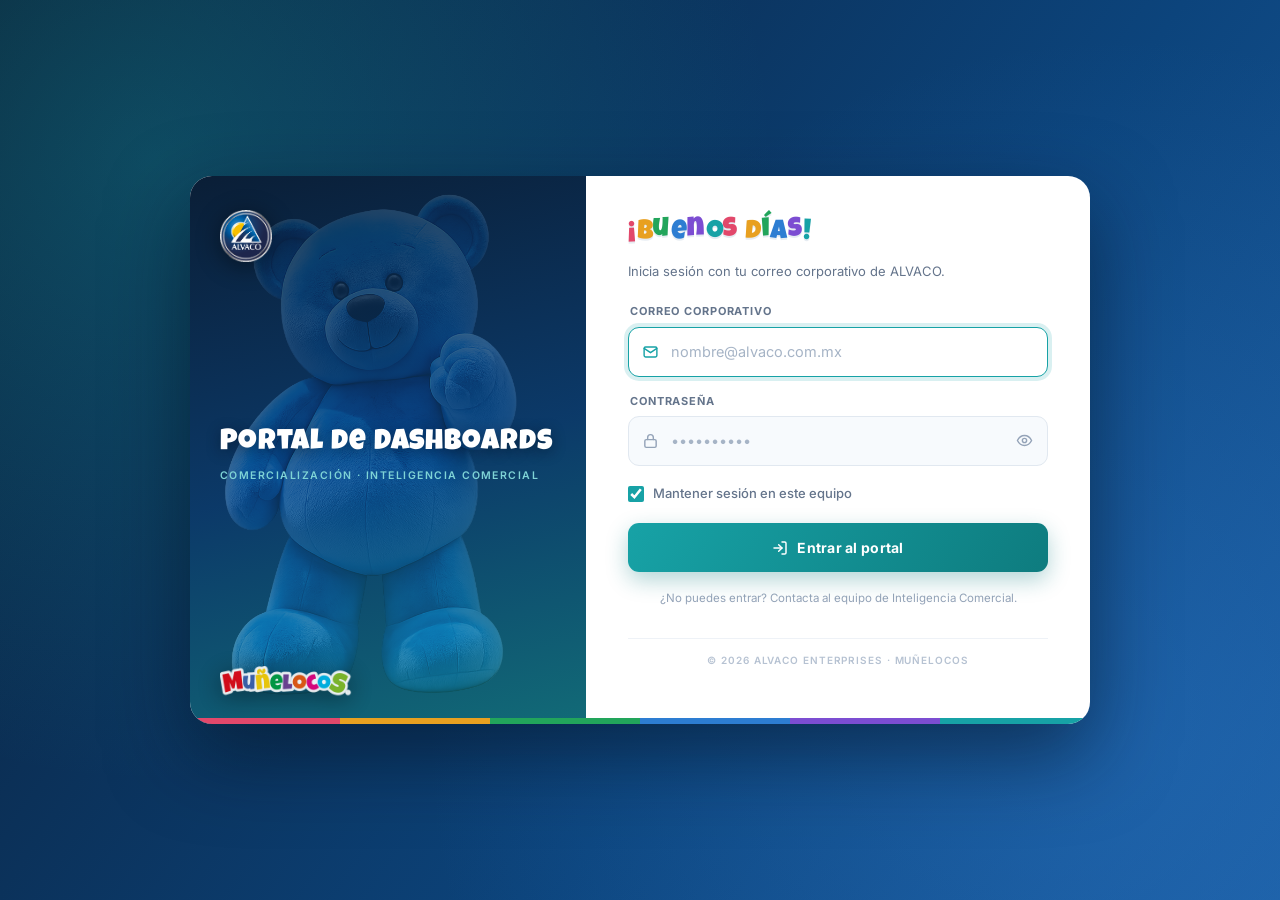
==== commit 6aa31e06: "Add files via upload" ====
--- a/index.html
+++ b/index.html
@@ -14,7 +14,8 @@
 <!-- Estilos y lógica del portal en archivos separados: style.css y script.js -->
 <link rel="stylesheet" href="style.css">
 </head>
-<body>
+<!-- El portal nace bloqueado: script.js quita la clase al validar la sesión -->
+<body class="portal-cerrado">
 
 <div class="app">
 
@@ -50,8 +51,14 @@
         <div class="hero-chips" id="heroChips"></div>
       </div>
       <div class="hero-side">
-        <div class="hero-reloj" aria-label="Hora actual">
-          <span id="relojHora">--:--</span><span class="reloj-seg" id="relojSeg">--</span>
+        <div class="hero-side-top">
+          <div class="hero-reloj" aria-label="Hora actual">
+            <span id="relojHora">--:--</span><span class="reloj-seg" id="relojSeg">--</span>
+          </div>
+          <!-- Avatar de perfil: script.js dibuja la foto o las iniciales -->
+          <div class="perfil-wrap" id="perfilWrap">
+            <button class="avatar-btn" id="avatarBtn" aria-haspopup="menu" aria-expanded="false" title="Mi cuenta"></button>
+          </div>
         </div>
         <div class="search">
           <svg width="16" height="16" viewBox="0 0 24 24" fill="none" stroke="currentColor" stroke-width="2" stroke-linecap="round"><circle cx="11" cy="11" r="7"/><line x1="21" y1="21" x2="16.5" y2="16.5"/></svg>
@@ -146,6 +153,134 @@
   </div>
 </div>
 
+<!-- ==================== LOGIN GENERAL DEL PORTAL ==================== -->
+<div class="portal-login-overlay" id="portalLoginOverlay" role="dialog" aria-modal="true" aria-labelledby="portalLoginTitulo">
+  <div class="portal-login-card animate__animated animate__fadeInUp animate__faster" id="portalLoginCard">
+
+    <!-- Panel de imagen: la foto se define en script.js (PORTAL_LOGIN_IMAGEN) -->
+    <aside class="portal-visual" id="portalVisual">
+      <img src="img/logo-alvaco-transparente.png" alt="ALVACO" class="portal-visual-logo">
+      <div class="portal-visual-texto">
+        <h2 id="portalLoginTitulo">Portal de Dashboards</h2>
+        <p>Comercialización · Inteligencia Comercial</p>
+      </div>
+      <img src="img/logo-munelocos-transparente.png" alt="Muñelocos" class="portal-visual-marca">
+    </aside>
+
+    <!-- Formulario -->
+    <section class="portal-form">
+      <h3 id="portalSaludo">Iniciar Sesión</h3>
+      <p class="portal-form-sub">Inicia sesión con tu correo corporativo de ALVACO.</p>
+
+      <div class="portal-aviso" id="portalAviso"></div>
+      <div class="ic-login-error" id="portalLoginError">Correo o contraseña incorrectos.</div>
+
+      <label for="portalLoginCorreo">Correo corporativo</label>
+      <div class="portal-campo">
+        <svg width="17" height="17" viewBox="0 0 24 24" fill="none" stroke="currentColor" stroke-width="2" stroke-linecap="round" stroke-linejoin="round"><rect x="3" y="5" width="18" height="14" rx="2"/><path d="m3 7 9 6 9-6"/></svg>
+        <input type="email" id="portalLoginCorreo" placeholder="nombre@alvaco.com.mx" autocomplete="username" inputmode="email">
+      </div>
+
+      <label for="portalLoginPass">Contraseña</label>
+      <div class="portal-campo">
+        <svg width="17" height="17" viewBox="0 0 24 24" fill="none" stroke="currentColor" stroke-width="2" stroke-linecap="round" stroke-linejoin="round"><rect x="4" y="10" width="16" height="11" rx="2"/><path d="M8 10V7a4 4 0 0 1 8 0v3"/></svg>
+        <input type="password" id="portalLoginPass" placeholder="••••••••••" autocomplete="current-password">
+        <button type="button" class="portal-ojo" id="portalVerPass" title="Mostrar contraseña" aria-label="Mostrar contraseña"></button>
+      </div>
+      <p class="portal-caps" id="portalCaps">Bloq Mayús está activado</p>
+
+      <label class="portal-check"><input type="checkbox" id="portalLoginRecordar" checked> Mantener sesión en este equipo</label>
+
+      <button class="portal-btn-entrar" id="portalLoginEntrar">
+        <span class="portal-btn-spinner" aria-hidden="true"></span>
+        <span class="portal-btn-texto">
+          <svg width="16" height="16" viewBox="0 0 24 24" fill="none" stroke="currentColor" stroke-width="2.2" stroke-linecap="round" stroke-linejoin="round"><path d="M15 3h4a2 2 0 0 1 2 2v14a2 2 0 0 1-2 2h-4"/><polyline points="10 17 15 12 10 7"/><line x1="15" y1="12" x2="3" y2="12"/></svg>
+          Entrar al portal
+        </span>
+      </button>
+
+      <p class="portal-login-pie">¿No puedes entrar? Contacta al equipo de Inteligencia Comercial.</p>
+      <p class="portal-login-copy">© 2026 ALVACO Enterprises · Muñelocos</p>
+    </section>
+  </div>
+</div>
+
+<!-- ==================== PERFIL: VELO Y PANEL ==================== -->
+<!-- Viven fuera de .app para que el hero no los recorte -->
+<div class="perfil-backdrop" id="perfilBackdrop"></div>
+<div class="perfil-panel" id="perfilPanel" role="menu" aria-labelledby="avatarBtn"></div>
+
+<!-- ==================== CAMBIO DE CONTRASEÑA DEL PORTAL ==================== -->
+<div class="ic-login-overlay" id="pfPassOverlay" role="dialog" aria-modal="true" aria-labelledby="pfPassTitulo">
+  <div class="ic-login-card animate__animated animate__zoomIn animate__faster">
+    <div class="ic-login-head">
+      <div class="ic-banner-icono">
+        <svg width="20" height="20" viewBox="0 0 24 24" fill="none" stroke="currentColor" stroke-width="2" stroke-linecap="round" stroke-linejoin="round"><path d="M21 2l-2 2m-7.6 7.6a5.5 5.5 0 1 1-7.78 7.78 5.5 5.5 0 0 1 7.78-7.78zm0 0L15.5 7.5m0 0 3 3L22 7l-3-3"/></svg>
+      </div>
+      <div>
+        <h3 id="pfPassTitulo">Cambiar contraseña</h3>
+        <p id="pfPassSub">Acceso al portal</p>
+      </div>
+    </div>
+    <div class="ic-login-body" id="pfPassForm">
+      <div class="ic-login-error" id="pfPassError">Revisa los datos.</div>
+      <label for="pfPassActual">Contraseña actual</label>
+      <input type="password" id="pfPassActual" autocomplete="current-password" placeholder="La tuya o la general del equipo">
+      <label for="pfPassNueva">Nueva contraseña</label>
+      <input type="password" id="pfPassNueva" autocomplete="new-password" placeholder="Mínimo 8 caracteres">
+      <label for="pfPassConfirma">Confirmar nueva contraseña</label>
+      <input type="password" id="pfPassConfirma" autocomplete="new-password" placeholder="Repite la nueva contraseña">
+      <div class="ic-login-acciones">
+        <button class="ic-btn-cancelar" id="pfPassCancelar">Cancelar</button>
+        <button class="ic-btn-entrar" id="pfPassGuardar">
+          <svg width="15" height="15" viewBox="0 0 24 24" fill="none" stroke="currentColor" stroke-width="2.2" stroke-linecap="round" stroke-linejoin="round"><path d="M19 21H5a2 2 0 0 1-2-2V5a2 2 0 0 1 2-2h11l5 5v11a2 2 0 0 1-2 2z"/><polyline points="17 21 17 13 7 13 7 21"/><polyline points="7 3 7 8 15 8"/></svg>
+          Guardar
+        </button>
+      </div>
+    </div>
+    <div class="ic-login-body ic-pass-exito" id="pfPassExito">
+      <div class="ic-pass-check">
+        <svg width="26" height="26" viewBox="0 0 24 24" fill="none" stroke="currentColor" stroke-width="2.4" stroke-linecap="round" stroke-linejoin="round"><path d="M20 6 9 17l-5-5"/></svg>
+      </div>
+      <h4>Contraseña actualizada en este equipo</h4>
+      <p>Para que tu nueva contraseña funcione también en <strong>cualquier otro equipo</strong>, envíale este código al administrador del portal (David) para registrarla:</p>
+      <div class="ic-pass-codigo" id="pfPassCodigo" title="Clic para copiar"></div>
+      <div class="ic-login-acciones">
+        <button class="ic-btn-cancelar" id="pfPassCopiar">Copiar código</button>
+        <button class="ic-btn-entrar" id="pfPassListo">Listo</button>
+      </div>
+    </div>
+  </div>
+</div>
+
+<!-- ==================== ATAJOS ==================== -->
+<div class="ic-login-overlay" id="pfAtajos" role="dialog" aria-modal="true" aria-labelledby="pfAtajosTitulo">
+  <div class="ic-login-card animate__animated animate__zoomIn animate__faster">
+    <div class="ic-login-head">
+      <div class="ic-banner-icono">
+        <svg width="20" height="20" viewBox="0 0 24 24" fill="none" stroke="currentColor" stroke-width="2" stroke-linecap="round" stroke-linejoin="round"><rect x="2" y="6" width="20" height="12" rx="2"/><path d="M6 10h.01M10 10h.01M14 10h.01M18 10h.01M6 14h12"/></svg>
+      </div>
+      <div>
+        <h3 id="pfAtajosTitulo">Atajos</h3>
+        <p>Para moverte más rápido</p>
+      </div>
+    </div>
+    <div class="ic-login-body">
+      <ul class="pf-atajos-lista">
+        <li><kbd>Ctrl</kbd><kbd>K</kbd><span>Buscar dashboards</span></li>
+        <li><kbd>Esc</kbd><span>Cerrar el visor, el menú o la búsqueda</span></li>
+        <li><kbd>?abrir=tickets</kbd><span>Abrir la app de tickets al cargar</span></li>
+        <li><kbd>?abrir=renta</kbd><span>Abrir Análisis de Renta (requiere IC)</span></li>
+        <li><kbd>?abrir=inventario</kbd><span>Abrir Reporte Inventario (requiere IC)</span></li>
+        <li><kbd>?salir=1</kbd><span>Cerrar sesión desde la URL</span></li>
+      </ul>
+      <div class="ic-login-acciones">
+        <button class="ic-btn-entrar" id="pfAtajosCerrar">Entendido</button>
+      </div>
+    </div>
+  </div>
+</div>
+
 <!-- ==================== LOGIN INTELIGENCIA COMERCIAL ==================== -->
 <div class="ic-login-overlay" id="icLoginOverlay" role="dialog" aria-modal="true" aria-labelledby="icLoginTitulo">
   <div class="ic-login-card animate__animated animate__zoomIn animate__faster">
--- a/style.css
+++ b/style.css
@@ -1,10 +1,14 @@
 /* ============================================================
    MENÚ DE DASHBOARDS — ALVACO · INTELIGENCIA COMERCIAL
-   CSS consolidado v2.2 · jul 2026
+   CSS consolidado v3.0 · ago 2026
    Secciones: variables · base · sidebar · botón-logo · hero ·
    buscador · recientes · tarjetas · footer · visor · zoom ·
-   responsivo · accesibilidad
-   Novedad v2.2: Tiendas Neto desactivado · sin Análisis de Renta
+   responsivo · accesibilidad · área IC · carrusel ·
+   login del portal · perfil de usuario
+   Novedades v3.0:
+   · Login general del portal (Comercialización)
+   · Avatar de perfil con menú de cuenta
+   · Panel de perfil anclado al <body> (ya no lo recorta el hero)
    ============================================================ */
 
 /* ==================== VARIABLES ==================== */
@@ -335,13 +339,19 @@
   border-color:rgba(23,162,166,.55);
 }
 
-/* Lado derecho: reloj */
+/* Lado derecho: reloj + avatar + buscador */
 .hero-side{
   display:flex;
   flex-direction:column;
   align-items:flex-end;
   gap:12px;
   flex-shrink:0;
+}
+.hero-side-top{
+  display:flex;
+  align-items:center;
+  justify-content:flex-end;
+  gap:14px;
 }
 .hero-reloj{
   display:flex;
@@ -978,7 +988,8 @@
   .side-item{margin-bottom:0;white-space:nowrap}
   .side-footer{display:none}
   .hero-side{align-items:stretch; width:100%}
-  .hero-reloj{justify-content:center}
+  .hero-side-top{width:100%}
+  .hero-reloj{flex:1; justify-content:center}
   .search{flex:1 1 100%}
   .search input{width:100%}
   .visor-reloj, .visor-badge-cat, .visor-logo, .visor-zoom{display:none}
@@ -1081,7 +1092,7 @@
   border:1px solid #B8E4E5;
 }
 
-/* Modal de login IC */
+/* Modal de login IC (base compartida por los demás modales) */
 .ic-login-overlay{
   position:fixed;
   inset:0;
@@ -1294,4 +1305,601 @@
 
 @media (max-width: 900px){
   .side-carousel{display:none}
+}
+
+/* ============================================================
+   LOGIN GENERAL DEL PORTAL
+   ============================================================ */
+/* Con el portal bloqueado no se ve ni se filtra nada del interior */
+body.portal-cerrado .app,
+body.portal-cerrado .visor-overlay,
+body.portal-cerrado .ic-login-overlay,
+body.portal-cerrado .perfil-panel,
+body.portal-cerrado .perfil-backdrop,
+body.portal-cerrado .btn-menu-flotante{display:none !important}
+body.portal-cerrado{overflow:hidden}
+
+.portal-login-overlay{
+  position:fixed;
+  inset:0;
+  z-index:500;
+  display:none;
+  align-items:center;
+  justify-content:center;
+  padding:24px 20px;
+  overflow-y:auto;
+  background-image:
+    radial-gradient(circle at 12% 18%, rgba(23,162,166,.30), transparent 46%),
+    radial-gradient(circle at 88% 82%, rgba(45,125,210,.32), transparent 52%),
+    linear-gradient(125deg, var(--navy-deep) 0%, var(--navy) 62%, #1B5CA0 100%);
+}
+.portal-login-overlay.visible{display:flex}
+
+.portal-login-card{
+  position:relative;
+  display:flex;
+  width:min(900px, 100%);
+  margin:auto;
+  background:#FFFFFF;
+  border-radius:22px;
+  overflow:hidden;
+  box-shadow:0 30px 80px rgba(4,16,32,.55), 0 2px 0 rgba(255,255,255,.12) inset;
+}
+
+/* Remate Muñelocos: cierra la tarjeta por abajo, de lado a lado */
+.portal-login-card::after{
+  content:"";
+  position:absolute;
+  left:0; right:0; bottom:0;
+  height:6px;
+  z-index:2;
+  background:linear-gradient(90deg,
+    #E2486B 0 16.667%,
+    #E8A020 16.667% 33.334%,
+    #22A55B 33.334% 50%,
+    #2D7DD2 50% 66.667%,
+    #7C4DD2 66.667% 83.334%,
+    #17A2A6 83.334% 100%);
+}
+
+/* ---------- Panel de imagen (columna izquierda) ---------- */
+.portal-visual{
+  position:relative;
+  flex:0 0 44%;
+  min-width:0;
+  display:flex;
+  flex-direction:column;
+  justify-content:space-between;
+  gap:18px;
+  padding:34px 30px 26px;
+  color:#FFFFFF;
+  background-color:var(--navy-deep);
+  background-image:
+    linear-gradient(165deg, rgba(10,30,54,.86) 0%, rgba(12,68,124,.72) 52%, rgba(23,162,166,.58) 100%),
+    var(--portal-img, none);
+  background-size:cover;
+  background-position:center;
+  background-repeat:no-repeat;
+}
+.portal-visual-logo{
+  width:52px;
+  height:52px;
+  object-fit:contain;
+  filter:drop-shadow(0 4px 12px rgba(0,0,0,.45));
+}
+.portal-visual-texto h2{
+  font-family:var(--font-display);
+  font-weight:400;
+  font-size:29px;
+  line-height:1.12;
+  letter-spacing:.03em;
+  text-shadow:0 3px 14px rgba(4,16,32,.45);
+}
+.portal-visual-texto p{
+  margin-top:8px;
+  font-size:10.5px;
+  font-weight:600;
+  letter-spacing:.14em;
+  text-transform:uppercase;
+  color:#7FD4D6;
+}
+.portal-visual-marca{
+  width:132px;
+  max-width:60%;
+  opacity:.92;
+  filter:drop-shadow(0 4px 12px rgba(0,0,0,.45));
+}
+
+/* ---------- Formulario (columna derecha) ---------- */
+.portal-form{
+  flex:1 1 56%;
+  min-width:0;
+  display:flex;
+  flex-direction:column;
+  justify-content:center;
+  padding:40px 42px;
+}
+.portal-form h3{
+  font-family:var(--font-display);
+  font-weight:400;
+  font-size:27px;
+  letter-spacing:.02em;
+  color:var(--navy-ink);
+}
+/* Saludo con letras de colores, al estilo del logo Muñelocos */
+.portal-form h3 .letra{
+  display:inline-block;
+  color:var(--l);
+  transform:translateY(var(--salto)) rotate(var(--giro));
+  text-shadow:0 2px 0 rgba(12,68,124,.10);
+  animation:saludoPop .5s cubic-bezier(.2,.8,.3,1.5) var(--paso) backwards;
+}
+.portal-form h3 .letra-espacio{display:inline-block;width:.28em}
+@keyframes saludoPop{
+  from{opacity:0; transform:translateY(12px) rotate(0deg) scale(.82)}
+  to  {opacity:1; transform:translateY(var(--salto)) rotate(var(--giro)) scale(1)}
+}
+.portal-form-sub{
+  font-size:13px;
+  line-height:1.55;
+  color:var(--text-dim);
+  margin:5px 0 22px;
+}
+.portal-form label{
+  display:block;
+  font-family:var(--font-body);
+  font-size:11px;
+  font-weight:700;
+  letter-spacing:.08em;
+  text-transform:uppercase;
+  color:var(--text-dim);
+  margin:0 0 7px 2px;
+}
+.portal-campo{position:relative; margin-bottom:16px}
+.portal-campo>svg{
+  position:absolute;
+  left:14px;
+  top:50%;
+  transform:translateY(-50%);
+  color:#94A3B8;
+  pointer-events:none;
+  transition:color .15s;
+}
+.portal-campo input{
+  width:100%;
+  font-family:var(--font-body);
+  font-size:14.5px;
+  color:var(--text);
+  background:#F7FAFD;
+  border:1.5px solid var(--line);
+  border-radius:11px;
+  padding:13px 44px 13px 42px;
+  outline:none;
+  transition:border-color .15s, box-shadow .15s, background .15s;
+}
+.portal-campo input::placeholder{color:#A6B4C6}
+.portal-campo input:focus{
+  background:#FFFFFF;
+  border-color:var(--c-teal);
+  box-shadow:0 0 0 4px rgba(23,162,166,.16);
+}
+.portal-campo input:focus + .portal-ojo{color:var(--c-teal)}
+.portal-campo:focus-within>svg{color:var(--c-teal)}
+.portal-ojo{
+  position:absolute;
+  right:7px;
+  top:50%;
+  transform:translateY(-50%);
+  display:inline-flex;
+  align-items:center;
+  justify-content:center;
+  width:34px;height:34px;
+  border:none;
+  border-radius:9px;
+  background:transparent;
+  color:#94A3B8;
+  cursor:pointer;
+  transition:background .15s, color .15s;
+}
+.portal-ojo:hover{background:#EDF3FA;color:var(--navy)}
+.portal-ojo:focus-visible{outline:2px solid var(--c-teal);outline-offset:-2px}
+
+.portal-aviso{
+  display:none;
+  align-items:flex-start;
+  gap:8px;
+  font-size:12px;
+  line-height:1.5;
+  font-weight:500;
+  color:#8A6A14;
+  background:#FBF1DD;
+  border:1px solid #EFD9A8;
+  border-radius:9px;
+  padding:10px 13px;
+  margin-bottom:16px;
+}
+.portal-aviso.visible{display:flex}
+
+.portal-caps{
+  display:none;
+  align-items:center;
+  gap:6px;
+  font-size:11.5px;
+  font-weight:600;
+  color:#8A6A14;
+  background:#FBF1DD;
+  border:1px solid #EFD9A8;
+  border-radius:8px;
+  padding:7px 11px;
+  margin:-6px 0 14px;
+}
+.portal-caps.visible{display:flex}
+
+.portal-check{
+  display:flex !important;
+  align-items:center;
+  gap:9px;
+  text-transform:none !important;
+  letter-spacing:0 !important;
+  font-size:13px !important;
+  font-weight:500 !important;
+  color:var(--text-dim);
+  margin:2px 0 20px !important;
+  cursor:pointer;
+  user-select:none;
+}
+.portal-check input{width:16px;height:16px;accent-color:var(--c-teal);cursor:pointer}
+
+.portal-btn-entrar{
+  position:relative;
+  display:flex;
+  align-items:center;
+  justify-content:center;
+  width:100%;
+  font-family:var(--font-body);
+  font-size:14px;
+  font-weight:700;
+  letter-spacing:.02em;
+  color:#FFFFFF;
+  background:linear-gradient(120deg, var(--c-teal), #0E7C7F);
+  border:none;
+  border-radius:11px;
+  padding:14px;
+  cursor:pointer;
+  box-shadow:0 8px 22px rgba(14,124,127,.32);
+  transition:filter .15s, transform .1s, box-shadow .2s;
+}
+.portal-btn-entrar:hover{filter:brightness(1.07); box-shadow:0 10px 26px rgba(14,124,127,.42)}
+.portal-btn-entrar:active{transform:scale(.99)}
+.portal-btn-entrar:focus-visible{outline:2px solid #7FD4D6;outline-offset:3px}
+.portal-btn-texto{display:inline-flex;align-items:center;gap:9px}
+.portal-btn-spinner{
+  position:absolute;
+  width:19px;height:19px;
+  border:2.5px solid rgba(255,255,255,.35);
+  border-top-color:#FFFFFF;
+  border-radius:50%;
+  opacity:0;
+  animation:portalGiro .7s linear infinite;
+}
+@keyframes portalGiro{to{transform:rotate(360deg)}}
+.portal-btn-entrar.cargando{cursor:progress; filter:saturate(.9)}
+.portal-btn-entrar.cargando .portal-btn-texto{opacity:0}
+.portal-btn-entrar.cargando .portal-btn-spinner{opacity:1}
+
+.portal-login-pie{
+  font-size:11.5px;
+  line-height:1.55;
+  color:#94A3B8;
+  text-align:center;
+  margin-top:18px;
+}
+.portal-login-copy{
+  font-size:10px;
+  font-weight:600;
+  letter-spacing:.09em;
+  text-transform:uppercase;
+  color:#B6C2D2;
+  text-align:center;
+  margin-top:14px;
+  padding-top:14px;
+  border-top:1px solid #EEF2F7;
+}
+
+/* ---------- Responsivo ---------- */
+@media (max-width: 860px){
+  .portal-login-overlay{align-items:flex-start; padding:0}
+  .portal-login-card{
+    flex-direction:column;
+    width:100%;
+    min-height:100vh;
+    min-height:100dvh;
+    border-radius:0;
+    box-shadow:none;
+  }
+  .portal-visual{
+    flex:none;
+    flex-direction:row;
+    align-items:center;
+    gap:14px;
+    padding:20px 22px;
+    padding-top:calc(20px + env(safe-area-inset-top));
+  }
+  .portal-visual-logo{width:44px;height:44px}
+  .portal-visual-texto{flex:1;min-width:0}
+  .portal-visual-texto h2{font-size:20px}
+  .portal-visual-texto p{font-size:9.5px;margin-top:4px}
+  .portal-visual-marca{display:none}
+  .portal-form{
+    flex:1;
+    padding:28px 22px calc(34px + env(safe-area-inset-bottom));
+  }
+  .portal-login-card::after{bottom:env(safe-area-inset-bottom)}
+  .portal-login-copy{margin-top:12px;padding-top:12px}
+  .portal-campo input{font-size:16px}   /* evita el zoom automático de iOS */
+}
+
+@media (min-width: 861px) and (max-height: 660px){
+  .portal-login-overlay{align-items:flex-start}
+  .portal-form{padding:30px 36px}
+  .portal-visual{padding:26px}
+}
+
+@media (prefers-reduced-motion: reduce){
+  .portal-btn-spinner{animation-duration:2s}
+  .portal-login-card{animation:none !important}
+  .portal-form h3 .letra{animation:none}
+}
+
+/* ============================================================
+   PERFIL DE USUARIO: AVATAR + MENÚ DE CUENTA
+   ============================================================ */
+.perfil-wrap{display:flex;align-items:center;flex-shrink:0}
+
+.avatar-btn{
+  position:relative;
+  padding:3px;
+  border:none;
+  border-radius:50%;
+  background:linear-gradient(135deg, rgba(255,255,255,.55), rgba(23,162,166,.85));
+  cursor:pointer;
+  flex-shrink:0;
+  transition:transform .2s cubic-bezier(.2,.8,.3,1.4), box-shadow .2s;
+  box-shadow:0 4px 14px rgba(8,30,54,.35);
+}
+.avatar-btn:hover{transform:scale(1.06)}
+.avatar-btn:active{transform:scale(.97)}
+.avatar-btn:focus-visible{outline:2px solid #7FD4D6;outline-offset:3px}
+.avatar-btn.abierto{box-shadow:0 0 0 4px rgba(23,162,166,.35), 0 4px 14px rgba(8,30,54,.35)}
+/* Punto de estado: sesión activa */
+.avatar-btn::after{
+  content:"";
+  position:absolute;
+  right:1px;bottom:1px;
+  width:12px;height:12px;
+  border-radius:50%;
+  background:var(--c-green);
+  border:2.5px solid var(--navy);
+}
+
+.avatar{
+  position:relative;
+  display:flex;
+  align-items:center;
+  justify-content:center;
+  width:44px;height:44px;
+  border-radius:50%;
+  overflow:hidden;
+  background:linear-gradient(140deg, var(--av, var(--c-blue)), var(--navy));
+  color:#fff;
+  flex-shrink:0;
+}
+.avatar img{position:absolute;inset:0;width:100%;height:100%;object-fit:cover}
+.avatar-ini{
+  font-family:var(--font-body);
+  font-size:15px;
+  font-weight:700;
+  letter-spacing:.04em;
+  user-select:none;
+}
+.avatar-xl{width:58px;height:58px}
+.avatar-xl .avatar-ini{font-size:20px}
+
+/* ---------- Velo y panel (viven en el <body>) ---------- */
+.perfil-backdrop{
+  position:fixed;
+  inset:0;
+  z-index:150;
+  background:transparent;          /* en escritorio solo captura el clic */
+  opacity:0;
+  pointer-events:none;
+  transition:opacity .2s ease, background .2s ease;
+}
+.perfil-backdrop.visible{opacity:1;pointer-events:auto}
+
+.perfil-panel{
+  position:fixed;
+  top:0;left:0;                    /* el JS calcula la posición real */
+  z-index:160;
+  width:308px;
+  max-width:calc(100vw - 24px);
+  background:#FFFFFF;
+  border:1px solid var(--line);
+  border-radius:16px;
+  box-shadow:0 18px 50px rgba(8,30,54,.28), 0 2px 6px rgba(8,30,54,.10);
+  overflow-y:auto;
+  overscroll-behavior:contain;
+  opacity:0;
+  transform:translateY(-8px) scale(.97);
+  transform-origin:top right;
+  pointer-events:none;
+  transition:opacity .18s ease, transform .18s cubic-bezier(.2,.8,.3,1.2);
+}
+.perfil-panel.visible{opacity:1;transform:none;pointer-events:auto}
+.perfil-panel::-webkit-scrollbar{width:7px}
+.perfil-panel::-webkit-scrollbar-thumb{background:#D7E0EA;border-radius:4px}
+
+.perfil-cabecera{
+  display:flex;
+  align-items:center;
+  gap:13px;
+  padding:18px 18px 16px;
+  background:linear-gradient(125deg, var(--navy-deep), var(--navy) 75%, #1B5CA0);
+  color:#fff;
+}
+.perfil-datos{min-width:0;flex:1}
+.perfil-datos h4{
+  font-family:var(--font-display);
+  font-weight:400;
+  font-size:16px;
+  letter-spacing:.03em;
+  white-space:nowrap;
+  overflow:hidden;
+  text-overflow:ellipsis;
+}
+.perfil-datos p{
+  font-size:11.5px;
+  color:rgba(232,239,248,.72);
+  white-space:nowrap;
+  overflow:hidden;
+  text-overflow:ellipsis;
+  margin-top:1px;
+}
+.perfil-badge{
+  display:inline-flex;
+  align-items:center;
+  gap:5px;
+  margin-top:7px;
+  font-size:9.5px;
+  font-weight:700;
+  letter-spacing:.09em;
+  text-transform:uppercase;
+  color:#BFEAEA;
+  background:rgba(23,162,166,.24);
+  border:1px solid rgba(23,162,166,.55);
+  border-radius:999px;
+  padding:3px 9px;
+}
+.perfil-badge.badge-com{
+  color:#CFE2F7;
+  background:rgba(255,255,255,.13);
+  border-color:rgba(255,255,255,.26);
+}
+
+.perfil-lista{padding:8px}
+.perfil-item{
+  display:flex;
+  align-items:center;
+  gap:11px;
+  width:100%;
+  border:none;
+  background:none;
+  font-family:var(--font-body);
+  font-size:13.5px;
+  font-weight:500;
+  color:var(--navy-ink);
+  text-align:left;
+  padding:10px 11px;
+  border-radius:10px;
+  cursor:pointer;
+  transition:background .14s, color .14s, transform .14s;
+}
+.perfil-item svg{flex-shrink:0;color:var(--text-dim);transition:color .14s}
+.perfil-item span{flex:1;min-width:0}
+.perfil-item:hover{background:#F1F6FC;transform:translateX(3px)}
+.perfil-item:hover svg{color:var(--c-blue)}
+.perfil-item:focus-visible{outline:2px solid var(--c-blue);outline-offset:-2px}
+.perfil-item .perfil-chip{
+  flex:none;
+  font-size:10px;
+  font-weight:700;
+  letter-spacing:.05em;
+  color:var(--navy);
+  background:#E3EEFB;
+  border:1px solid #C8DCF3;
+  border-radius:999px;
+  padding:2px 8px;
+}
+.perfil-item-ic:hover{background:#E3F5F5}
+.perfil-item-ic:hover svg{color:var(--c-teal)}
+.perfil-item-peligro{color:#B0334F}
+.perfil-item-peligro svg{color:#D08298}
+.perfil-item-peligro:hover{background:#FBE9EE}
+.perfil-item-peligro:hover svg{color:var(--c-red)}
+.perfil-item-armado{background:#FBE9EE;color:var(--c-red);font-weight:600}
+.perfil-sep{height:1px;background:var(--line);margin:7px 11px}
+
+.perfil-pie{
+  display:flex;
+  align-items:center;
+  gap:8px;
+  padding:11px 16px;
+  background:#F7FAFD;
+  border-top:1px solid var(--line);
+  font-size:11px;
+  color:var(--text-dim);
+  line-height:1.4;
+}
+.perfil-pie svg{flex-shrink:0;color:var(--c-green)}
+
+/* Lista de atajos */
+.pf-atajos-lista{list-style:none;margin-bottom:18px}
+.pf-atajos-lista li{
+  display:flex;
+  align-items:center;
+  gap:8px;
+  flex-wrap:wrap;
+  font-size:12.5px;
+  color:var(--text-dim);
+  padding:7px 0;
+  border-bottom:1px solid var(--line);
+}
+.pf-atajos-lista li:last-child{border-bottom:none}
+.pf-atajos-lista span{flex:1;min-width:120px}
+.pf-atajos-lista kbd{
+  font-family:ui-monospace, Consolas, monospace;
+  font-size:10.5px;
+  font-weight:600;
+  color:var(--navy);
+  background:#F3F6FA;
+  border:1px solid #D7E0EA;
+  border-bottom-width:2px;
+  border-radius:5px;
+  padding:3px 7px;
+}
+
+/* ---------- Móvil: el menú sube como hoja inferior ---------- */
+@media (max-width: 900px){
+  .perfil-wrap{margin-left:auto}
+  .perfil-backdrop{background:rgba(10,30,54,.45);backdrop-filter:blur(2px)}
+  .perfil-panel{
+    top:auto !important;
+    left:0 !important;
+    right:0;
+    bottom:0;
+    width:auto;
+    max-width:none;
+    max-height:86vh !important;
+    border-radius:20px 20px 0 0;
+    transform:translateY(100%);
+    transform-origin:bottom center;
+    padding-bottom:env(safe-area-inset-bottom);
+  }
+  .perfil-panel.visible{transform:none}
+  .perfil-panel::before{
+    content:"";
+    display:block;
+    width:42px;height:4px;
+    border-radius:99px;
+    background:rgba(255,255,255,.45);
+    margin:9px auto -4px;
+    position:relative;
+    z-index:1;
+  }
+  .perfil-item{padding:13px 12px;font-size:14.5px}
+}
+
+@media (prefers-reduced-motion: reduce){
+  .avatar-btn, .perfil-panel, .perfil-item, .perfil-backdrop{transition:none}
+  .avatar-btn:hover, .perfil-item:hover{transform:none}
 }
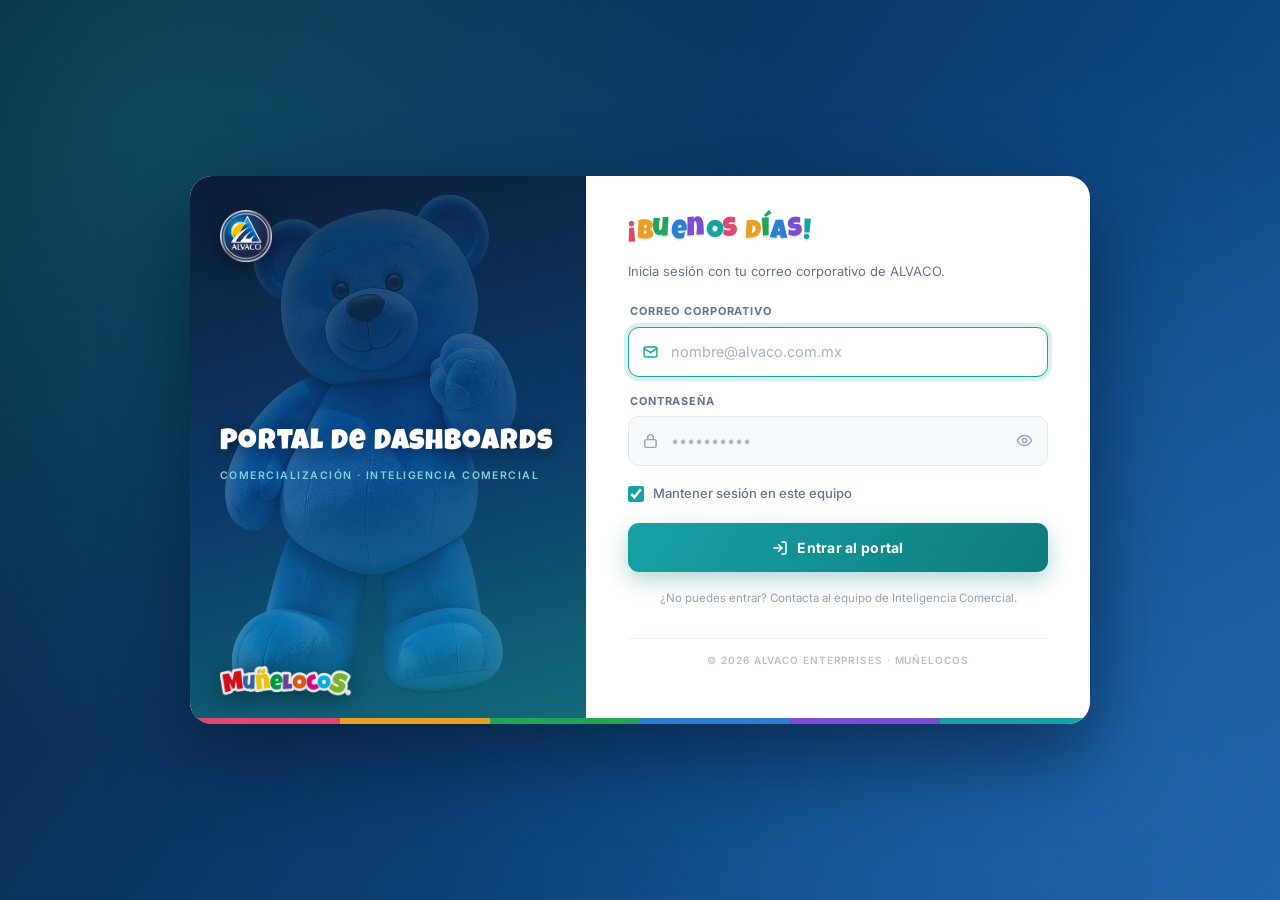
==== commit 05ec04f0: "Add files via upload" ====
--- a/index.html
+++ b/index.html
@@ -226,10 +226,12 @@
       <div class="ic-login-error" id="pfPassError">Revisa los datos.</div>
       <label for="pfPassActual">Contraseña actual</label>
       <input type="password" id="pfPassActual" autocomplete="current-password" placeholder="La tuya o la general del equipo">
-      <label for="pfPassNueva">Nueva contraseña</label>
-      <input type="password" id="pfPassNueva" autocomplete="new-password" placeholder="Mínimo 8 caracteres">
-      <label for="pfPassConfirma">Confirmar nueva contraseña</label>
-      <input type="password" id="pfPassConfirma" autocomplete="new-password" placeholder="Repite la nueva contraseña">
+      <label for="pfPassNueva">Nuevo NIP · 3 números</label>
+      <input type="password" id="pfPassNueva" autocomplete="new-password" placeholder="Ejemplo: 407"
+             inputmode="numeric" maxlength="3" pattern="[0-9]*">
+      <label for="pfPassConfirma">Confirmar NIP</label>
+      <input type="password" id="pfPassConfirma" autocomplete="new-password" placeholder="Repite los 3 números"
+             inputmode="numeric" maxlength="3" pattern="[0-9]*">
       <div class="ic-login-acciones">
         <button class="ic-btn-cancelar" id="pfPassCancelar">Cancelar</button>
         <button class="ic-btn-entrar" id="pfPassGuardar">
@@ -270,6 +272,7 @@
         <li><kbd>Ctrl</kbd><kbd>K</kbd><span>Buscar dashboards</span></li>
         <li><kbd>Esc</kbd><span>Cerrar el visor, el menú o la búsqueda</span></li>
         <li><kbd>?abrir=tickets</kbd><span>Abrir la app de tickets al cargar</span></li>
+        <li><kbd>?abrir=kpis</kbd><span>Abrir el Portal KPI's</span></li>
         <li><kbd>?abrir=renta</kbd><span>Abrir Análisis de Renta (requiere IC)</span></li>
         <li><kbd>?abrir=inventario</kbd><span>Abrir Reporte Inventario (requiere IC)</span></li>
         <li><kbd>?salir=1</kbd><span>Cerrar sesión desde la URL</span></li>
--- a/style.css
+++ b/style.css
@@ -1,14 +1,29 @@
 /* ============================================================
    MENÚ DE DASHBOARDS — ALVACO · INTELIGENCIA COMERCIAL
-   CSS consolidado v3.0 · ago 2026
+   CSS consolidado v5.3 · oct 2026
    Secciones: variables · base · sidebar · botón-logo · hero ·
    buscador · recientes · tarjetas · footer · visor · zoom ·
-   responsivo · accesibilidad · área IC · carrusel ·
-   login del portal · perfil de usuario
-   Novedades v3.0:
-   · Login general del portal (Comercialización)
-   · Avatar de perfil con menú de cuenta
-   · Panel de perfil anclado al <body> (ya no lo recorta el hero)
+   responsivo · accesibilidad · área IC · portal KPI's ·
+   carrusel · login del portal · perfil de usuario
+   Novedades v5.3
+   · Botón "Portal KPI's" en el sidebar (contorno verde),
+     debajo de Inteligencia Comercial
+   Novedades v4.3 — lienzo claro con juego de color:
+   · Título tipo rótulo de arcade con subrayado arcoíris
+   · Hero y pie con el color exacto del sidebar (#071829 → #10294A)
+   · Sidebar: carrusel en vitrina iluminada, rótulos de sección,
+     riel teal en el ítem activo
+   · Distribución de espacio: paddings fluidos, ancho máximo 1500px
+     y ritmo vertical consistente
+   · Fondo claro con lavado de marca (teal · morado · azul)
+   · Hero y pie oscuros: enmarcan la hoja por arriba y por abajo
+   · Un solo color de acción (teal) en todos los "Ver dashboard"
+   · Los 6 colores Muñelocos quedan como paleta de CATEGORÍA
+     (franja superior, ícono, etiqueta) y como remate arcoíris
+   · Hero tipo marquesina: panel de vidrio + franja arcoíris
+     que separa el encabezado del contenido
+   · Densidad más alta en tarjetas y grid
+   · Variables de Bootstrap 5 alineadas a la marca
    ============================================================ */
 
 /* ==================== VARIABLES ==================== */
@@ -18,7 +33,7 @@
   --navy-panel:  #10294A;
   --navy-ink:    #1B2A3A;
 
-  /* Acentos por tarjeta */
+  /* Paleta Muñelocos: categoría, no acción */
   --c-blue:      #2D7DD2;
   --c-teal:      #17A2A6;
   --c-green:     #22A55B;
@@ -26,20 +41,55 @@
   --c-purple:    #7C4DD2;
   --c-red:       #E2486B;
 
-  --bg:          #F4F6F9;   /* fondo levemente cálido: descansa la vista */
+  /* Panel oscuro: el mismo color del sidebar, para hero y pie */
+  --panel-oscuro: linear-gradient(180deg, #071829 0%, #10294A 100%);
+
+  /* Remate arcoíris reutilizable (mismo del login) */
+  --arcoiris: linear-gradient(90deg,
+    #E2486B 0 16.667%,
+    #E8A020 16.667% 33.334%,
+    #22A55B 33.334% 50%,
+    #2D7DD2 50% 66.667%,
+    #7C4DD2 66.667% 83.334%,
+    #17A2A6 83.334% 100%);
+
+  /* Lienzo del portal: el mismo degradado del login */
+  --lienzo:
+    radial-gradient(circle at 12% 14%, rgba(23,162,166,.28), transparent 46%),
+    radial-gradient(circle at 88% 84%, rgba(45,125,210,.30), transparent 52%),
+    linear-gradient(125deg, var(--navy-deep) 0%, var(--navy) 62%, #1B5CA0 100%);
+
+  /* Lienzo claro del portal: blanco con lavado de marca */
+  --bg:          #F2F6FB;
+  --lienzo-claro:
+    radial-gradient(circle at 8% 6%, rgba(23,162,166,.10), transparent 42%),
+    radial-gradient(circle at 92% 12%, rgba(124,77,210,.07), transparent 40%),
+    radial-gradient(circle at 50% 100%, rgba(45,125,210,.09), transparent 55%);
+
   --card:        #FFFFFF;
   --line:        #E1E8F0;
   --text:        #1B2A3A;
   --text-dim:    #64748B;
   --text-inv:    #E8EFF8;
+  --text-sobre:  #C8DEF0;   /* texto sobre el lienzo oscuro */
+  --text-sobre-2:#8FB8D4;   /* secundario sobre el lienzo */
 
   --radius:      14px;
-  --sidebar-w:   270px;
-  --shadow-card: 0 1px 3px rgba(12,68,124,.07), 0 8px 24px rgba(12,68,124,.06);
-  --shadow-hover:0 4px 10px rgba(12,68,124,.10), 0 14px 34px rgba(12,68,124,.12);
+  --sidebar-w:   274px;
+  --shadow-card: 0 1px 2px rgba(12,68,124,.06), 0 6px 18px rgba(12,68,124,.07);
+  --shadow-hover:0 3px 8px rgba(12,68,124,.10), 0 16px 34px rgba(12,68,124,.14);
 
   --font-display:'Luckiest Guy', 'Archivo', system-ui, sans-serif;
   --font-body:   'Inter', system-ui, sans-serif;
+
+  /* --- Bootstrap 5 alineado a la marca --- */
+  --bs-primary:            #17A2A6;
+  --bs-primary-rgb:        23,162,166;
+  --bs-body-font-family:   'Inter', system-ui, sans-serif;
+  --bs-border-radius:      10px;
+  --bs-border-radius-lg:   14px;
+  --bs-link-color:         #0C447C;
+  --bs-link-hover-color:   #17A2A6;
 }
 
 /* ==================== BASE ==================== */
@@ -53,11 +103,11 @@
 
 /* Scrollbar global con identidad */
 ::-webkit-scrollbar{width:10px; height:10px}
-::-webkit-scrollbar-track{background:#EAF0F7}
+::-webkit-scrollbar-track{background:#E6EDF6}
 ::-webkit-scrollbar-thumb{
-  background:linear-gradient(var(--c-blue), var(--navy));
+  background:linear-gradient(var(--c-teal), var(--navy));
   border-radius:5px;
-  border:2px solid #EAF0F7;
+  border:2px solid #E6EDF6;
 }
 
 /* ==================== LAYOUT ==================== */
@@ -76,7 +126,7 @@
 
 /* ==================== SIDEBAR ==================== */
 .sidebar{
-  background:linear-gradient(180deg, var(--navy-deep) 0%, var(--navy-panel) 100%);
+  background:linear-gradient(180deg, #071829 0%, var(--navy-panel) 100%);
   color:var(--text-inv);
   display:flex;
   flex-direction:column;
@@ -85,34 +135,70 @@
   height:100vh;
   min-width:0;
   white-space:nowrap;
+  box-shadow:1px 0 0 rgba(255,255,255,.06);
+}
+/* Filete de luz teal en el canto derecho: separa sin dibujar una línea dura */
+.sidebar::after{
+  content:"";
+  position:absolute;
+  right:0; top:0; bottom:0;
+  width:1px;
+  background:linear-gradient(180deg,
+    transparent 0%, rgba(23,162,166,.45) 22%,
+    rgba(23,162,166,.18) 60%, transparent 100%);
+  pointer-events:none;
 }
 .brand{
+  position:relative;
   display:flex;
   align-items:center;
   gap:12px;
-  padding:24px 20px;
-  border-bottom:1px solid rgba(255,255,255,.10);
+  padding:22px 20px 18px;
+}
+.brand::after{
+  content:"";
+  position:absolute;
+  left:20px; right:20px; bottom:0;
+  height:1px;
+  background:linear-gradient(90deg, rgba(23,162,166,.55), rgba(255,255,255,.04));
 }
 .brand-text h1{
   font-family:var(--font-display);
   font-weight:400;               /* Luckiest Guy solo tiene un peso */
-  font-size:20px;
-  letter-spacing:.06em;
+  font-size:21px;
+  letter-spacing:.05em;
+  text-shadow:0 0 18px rgba(23,162,166,.35);
 }
 .brand-text p{
-  font-size:11px;
-  color:rgba(232,239,248,.55);
-  letter-spacing:.08em;
+  font-size:9.5px;
+  color:rgba(232,239,248,.42);
+  letter-spacing:.22em;
   text-transform:uppercase;
   margin-top:2px;
 }
 
 .side-nav{
-  flex:1;
-  padding:16px 12px;
+  flex:0 1 auto;                   /* antes flex:1 — era el hueco de 400px */
+  padding:16px 12px 12px;
   overflow-y:auto;
+  /* El listado se desvanece al final: avisa que hay más sin poner una línea */
+  mask-image:linear-gradient(180deg, #000 calc(100% - 18px), transparent 100%);
+  -webkit-mask-image:linear-gradient(180deg, #000 calc(100% - 18px), transparent 100%);
+}
+/* Rótulo de sección generado por CSS: el HTML no cambia */
+.side-nav::before{
+  content:"Navegación";
+  display:block;
+  font-family:var(--font-body);
+  font-size:9px;
+  font-weight:600;
+  letter-spacing:.22em;
+  text-transform:uppercase;
+  color:rgba(232,239,248,.34);
+  padding:0 14px 11px;
 }
 .side-nav::-webkit-scrollbar{width:6px}
+.side-nav::-webkit-scrollbar-track{background:transparent}
 .side-nav::-webkit-scrollbar-thumb{background:rgba(255,255,255,.15);border-radius:3px}
 
 .side-item{
@@ -124,43 +210,105 @@
   background:none;
   color:var(--text-inv);
   font-family:var(--font-body);
-  font-size:14px;
+  font-size:13px;
   font-weight:500;
-  padding:11px 14px;
-  border-radius:10px;
+  letter-spacing:.01em;
+  line-height:1.28;
+  white-space:normal;              /* .side-nav recorta en X por su overflow-y */
+  padding:9px 12px;
+  border-radius:12px;
   cursor:pointer;
-  transition:background .15s, transform .15s;
-  margin-bottom:4px;
+  transition:background .15s, transform .15s, box-shadow .2s;
+  margin-bottom:5px;
   text-align:left;
-}
-.side-item svg{flex-shrink:0;opacity:.8}
+  position:relative;
+}
+/* Icono en teja: le da cuerpo al ítem y ancla la lectura por la izquierda */
+.side-item svg{
+  box-sizing:content-box;
+  flex-shrink:0;
+  width:16px; height:16px;
+  padding:6px;
+  border-radius:9px;
+  background:rgba(255,255,255,.07);
+  border:1px solid rgba(255,255,255,.07);
+  opacity:.92;
+  transition:background .15s, border-color .15s, opacity .15s;
+}
+.side-item:hover svg{background:rgba(255,255,255,.15); opacity:1}
+/* Barrido de luz: microinteracción al pasar el cursor */
+.side-item::after{
+  content:"";
+  position:absolute;
+  inset:0;
+  background:linear-gradient(100deg, transparent 36%, rgba(255,255,255,.14) 50%, transparent 64%);
+  background-size:220% 100%;
+  background-position:-60% 0;
+  background-repeat:no-repeat;
+  border-radius:inherit;
+  opacity:0;
+  pointer-events:none;
+  transition:opacity .2s ease, background-position .6s ease;
+}
+.side-item:hover::after{opacity:1; background-position:170% 0}
+.side-item:focus-visible{
+  outline:2px solid #5FE1E4;
+  outline-offset:2px;
+}
 .side-item:hover{
   background:rgba(255,255,255,.08);
   transform:translateX(4px);
 }
 .side-item.active{
-  background:var(--c-blue);
-  box-shadow:0 4px 14px rgba(45,125,210,.4);
+  background:linear-gradient(118deg, var(--c-blue), #1B5CA0);
+  box-shadow:0 6px 18px rgba(45,125,210,.34);
+}
+.side-item.active svg{
+  background:rgba(255,255,255,.20);
+  border-color:rgba(255,255,255,.24);
+  opacity:1;
+}
+/* Riel teal: marca cuál sección estás viendo */
+.side-item.active::before{
+  content:"";
+  position:absolute;
+  left:0; top:50%;
+  transform:translateY(-50%);
+  width:3px; height:58%;
+  border-radius:0 99px 99px 0;
+  background:#5FE1E4;
+  box-shadow:0 0 12px rgba(95,225,228,.85);
 }
 .side-item.active:hover{transform:translateX(0)}
 .side-item.active svg{opacity:1}
 .side-item .count{
   margin-left:auto;
-  font-size:11px;
-  font-weight:600;
-  background:rgba(255,255,255,.14);
+  font-size:10.5px;
+  font-weight:600;
+  letter-spacing:.04em;
+  font-variant-numeric:tabular-nums;
+  min-width:24px;
+  text-align:center;
+  flex-shrink:0;
+  align-self:center;
+  background:rgba(255,255,255,.12);
+  border:1px solid rgba(255,255,255,.10);
   border-radius:999px;
   padding:2px 8px;
 }
 
 /* Acceso directo destacado: Solicitar ticket */
 .side-item-destacado{
-  background:linear-gradient(120deg, var(--c-purple), #5A32A8);
-  box-shadow:0 4px 14px rgba(124,77,210,.40);
+  background:linear-gradient(120deg, #6E45C4, #4E2C96);
+  box-shadow:0 5px 16px rgba(124,77,210,.28);
   margin-bottom:12px;
   font-weight:600;
 }
-.side-item-destacado svg{opacity:1}
+.side-item-destacado svg{
+  opacity:1;
+  background:rgba(255,255,255,.20);
+  border-color:rgba(255,255,255,.24);
+}
 .side-item-destacado:hover{
   background:linear-gradient(120deg, #8A5CE0, #6A3FC2);
   transform:translateX(0) scale(1.02);
@@ -179,7 +327,11 @@
   margin-bottom:12px;
   font-weight:600;
 }
-.side-item-web svg{opacity:1}
+.side-item-web svg{
+  opacity:1;
+  background:rgba(255,255,255,.20);
+  border-color:rgba(255,255,255,.24);
+}
 .side-item-web:hover{
   background:linear-gradient(120deg, #22B8BC, #12898D);
   transform:translateX(0) scale(1.02);
@@ -192,15 +344,29 @@
 }
 
 .side-footer{
+  position:relative;
+  margin-top:auto;                 /* ancla el pie al fondo del sidebar */
+  flex-shrink:0;
   display:flex;
   align-items:center;
   justify-content:center;
-  padding:16px 20px;
-  border-top:1px solid rgba(255,255,255,.10);
+  padding:16px 20px 18px;
+  border-top:1px solid rgba(255,255,255,.08);
+}
+/* Remate arcoíris: la misma firma que cierra la tarjeta de login */
+.side-footer::before{
+  content:"";
+  position:absolute;
+  left:22px; right:22px; top:-2px;
+  height:4px;
+  border-radius:99px;
+  background:var(--arcoiris);
+  box-shadow:0 0 14px rgba(23,162,166,.40);
 }
 .side-footer .footer-logo{
   width:100%;
-  max-width:200px;
+  max-width:186px;
+  filter:drop-shadow(0 4px 14px rgba(0,0,0,.45));
   height:auto;
   display:block;
   margin:0 auto;
@@ -209,7 +375,7 @@
 /* ==================== BOTÓN DE MENÚ = LOGO ALVACO ==================== */
 .btn-menu-flotante{
   position:fixed;
-  top:20px;
+  top:18px;
   left:calc(var(--sidebar-w) - 58px);
   z-index:60;
   display:inline-flex;
@@ -236,19 +402,30 @@
 }
 .app.sidebar-oculto .btn-menu-flotante{
   left:16px;
-  box-shadow:0 6px 22px rgba(12,68,124,.45);
+  box-shadow:0 6px 22px rgba(4,16,32,.55);
 }
 
 /* ==================== ÁREA PRINCIPAL ==================== */
 .main{
-  padding:36px 40px 28px;
+  padding:clamp(20px, 2.2vw, 30px) clamp(18px, 2.4vw, 38px) 22px;
   min-width:0;
   position:relative;
   display:flex;
   flex-direction:column;
   min-height:100vh;              /* el footer se ancla al fondo aunque haya pocas tarjetas */
-  background-image:radial-gradient(rgba(12,68,124,.03) 1px, transparent 1px);
-  background-size:24px 24px;
+  background-color:var(--bg);
+  background-image:
+    var(--lienzo-claro),
+    radial-gradient(rgba(12,68,124,.038) 1px, transparent 1px);
+  background-size:auto, auto, auto, 24px 24px;
+  background-attachment:fixed, fixed, fixed, scroll;
+}
+/* En pantallas anchas el contenido deja de estirarse y se centra */
+.main > *{
+  width:100%;
+  max-width:1500px;
+  margin-left:auto;
+  margin-right:auto;
 }
 /* Marca de agua: logo ALVACO */
 .main::before{
@@ -257,10 +434,10 @@
   top:50%;
   left:calc(50% + (var(--sidebar-w) / 2));
   transform:translate(-50%, -50%);
-  width:min(620px, 70vw);
-  height:min(620px, 70vw);
+  width:min(600px, 66vw);
+  height:min(600px, 66vw);
   background:url("img/logo-alvaco.png") center / contain no-repeat;
-  opacity:.07;
+  opacity:.06;
   pointer-events:none;
   z-index:0;
 }
@@ -274,107 +451,236 @@
   position:relative;
   z-index:1;
   display:flex;
-  align-items:flex-start;
-  gap:20px;
+  align-items:center;              /* antes flex-start: dejaba aire muerto abajo */
+  justify-content:space-between;
+  gap:20px 34px;
   flex-wrap:wrap;
-  background:linear-gradient(120deg, var(--navy-deep) 0%, var(--navy) 70%, #1B5CA0 100%);
-  border-radius:var(--radius);
-  padding:26px 28px 24px;
-  margin-bottom:26px;
-  box-shadow:0 8px 28px rgba(12,68,124,.25);
+  /* Marquesina: mismo color que el sidebar, continuidad de arriba a abajo */
+  background:var(--panel-oscuro);
+  border:none;
+  border-radius:18px;
+  padding:clamp(18px, 2vw, 26px) clamp(20px, 2.4vw, 32px) clamp(20px, 2.2vw, 28px);
+  margin-bottom:22px;
+  box-shadow:0 10px 30px rgba(7,24,41,.30),
+             inset 0 1px 0 rgba(255,255,255,.10);
   overflow:hidden;
-}
+  isolation:isolate;
+}
+
+/* Halo teal + retícula de puntos: profundidad y textura sobre el navy */
+.hero::before{
+  content:"";
+  position:absolute;
+  inset:0;
+  background-image:
+    radial-gradient(circle at 90% 4%, rgba(23,162,166,.30), transparent 48%),
+    radial-gradient(circle at 2% 98%, rgba(124,77,210,.16), transparent 44%),
+    radial-gradient(rgba(255,255,255,.05) 1px, transparent 1px);
+  background-size:auto, auto, 18px 18px;
+  pointer-events:none;
+  z-index:-1;
+}
+
+/* Marquesina: la franja que separa el encabezado del contenido.
+   Es el mismo remate que abre el pie de página → la hoja queda enmarcada. */
 .hero::after{
   content:"";
   position:absolute;
-  right:-60px; top:-60px;
-  width:240px; height:240px;
+  left:0; right:0; bottom:0;
+  height:5px;
+  background:
+    linear-gradient(100deg, transparent 42%, rgba(255,255,255,.70) 50%, transparent 58%),
+    var(--arcoiris);
+  background-size:240% 100%, 100% 100%;
+  background-repeat:no-repeat;
+  animation:marquesinaBrillo 7s linear infinite;
+}
+@keyframes marquesinaBrillo{
+  from{background-position:-70% 0, 0 0}
+  to  {background-position:180% 0, 0 0}
+}
+
+.hero-content{
+  flex:1 1 340px;
+  min-width:260px;
+  max-width:760px;
+  display:flex;
+  flex-direction:column;
+  align-items:flex-start;          /* el h2 conserva su ancho de contenido */
+}
+/* Orden visual: título → kicker → fecha → fichas (el HTML no cambia) */
+.hero h2{order:1}
+.hero-kicker{order:2}
+.hero .subtitle{order:3}
+.hero-chips{order:4}
+
+/* Kicker: ancla el bloque de texto por la izquierda */
+.hero-kicker{
+  display:inline-flex;
+  align-items:center;
+  gap:9px;
+  font-family:var(--font-body);
+  font-size:10px;
+  font-weight:600;
+  letter-spacing:.22em;
+  text-transform:uppercase;
+  color:#6FC9D6;
+  margin:14px 0 0;
+}
+/* Punto teal: marca de inicio, discreta */
+.hero-kicker::before{
+  content:"";
+  width:6px;
+  height:6px;
   border-radius:50%;
-  background:radial-gradient(circle, rgba(23,162,166,.35), transparent 70%);
-  pointer-events:none;
-}
-.hero-content{flex:1; min-width:220px}
-.hero-kicker{
-  font-family:var(--font-body);
-  font-size:11px;
-  font-weight:600;
-  letter-spacing:.18em;
-  text-transform:uppercase;
-  color:#7FD4D6;
-  margin-bottom:6px;
-}
+  background:#7FD4D6;
+  box-shadow:0 0 8px rgba(127,212,214,.8);
+  flex-shrink:0;
+}
+
+/* Título: rótulo iluminado. Blanco puro con halo teal — se lee limpio sobre
+   el casi negro. El subrayado mide el ancho EXACTO de la palabra (inline-block). */
 .hero h2{
+  display:inline-block;
   font-family:var(--font-display);
   font-weight:400;
-  font-size:38px;
-  letter-spacing:.035em;
+  font-size:clamp(30px, 3.2vw, 44px);
+  line-height:1.02;
+  letter-spacing:.045em;
   color:#FFFFFF;
-  text-shadow:0 2px 8px rgba(8,30,54,.28);
-}
+  text-shadow:
+    0 0 1px rgba(255,255,255,.55),
+    0 0 26px rgba(23,162,166,.40),
+    0 4px 22px rgba(0,0,0,.60);
+  -webkit-font-smoothing:antialiased;
+}
+.hero h2::after{
+  content:"";
+  display:block;
+  width:100%;
+  height:5px;
+  margin-top:10px;
+  border-radius:99px;
+  background:var(--arcoiris);
+  box-shadow:0 2px 10px rgba(0,0,0,.30);
+}
+
 .hero .subtitle{
-  margin-top:6px;
-  font-size:13.5px;
-  line-height:1.6;
-  color:rgba(232,239,248,.75);
-}
+  margin-top:11px;
+  font-size:13px;
+  line-height:1.65;
+  letter-spacing:.008em;
+  color:#A9C6DE;
+}
+
+/* Fichas: cada una con su punto de color, en orden Muñelocos */
 .hero-chips{
   display:flex;
   gap:8px;
   flex-wrap:wrap;
-  margin-top:14px;
+  margin-top:16px;
 }
 .chip{
-  font-family:var(--font-body);
-  font-size:11.5px;
-  font-weight:600;
+  display:inline-flex;
+  align-items:center;
+  gap:7px;
+  font-family:var(--font-body);
+  font-size:11px;
+  font-weight:600;
+  letter-spacing:.03em;
   color:#EAF2FA;
-  background:rgba(255,255,255,.12);
-  border:1px solid rgba(255,255,255,.22);
+  background:rgba(255,255,255,.10);
+  border:1px solid rgba(255,255,255,.18);
   border-radius:999px;
-  padding:4px 12px;
-}
-.chip-ok{
-  color:#BFEAEA;
-  background:rgba(23,162,166,.25);
-  border-color:rgba(23,162,166,.55);
-}
-
-/* Lado derecho: reloj + avatar + buscador */
+  padding:5px 13px;
+}
+/* Cada ficha toma un color de la paleta según su posición */
+.hero-chips .chip:nth-child(1){
+  color:#FFC7D2; background:rgba(226,72,107,.20); border-color:rgba(226,72,107,.50);
+}
+.hero-chips .chip:nth-child(2){
+  color:#FFE0AE; background:rgba(232,160,32,.20); border-color:rgba(232,160,32,.50);
+}
+.hero-chips .chip:nth-child(3){
+  color:#B8E9C9; background:rgba(34,165,91,.22); border-color:rgba(34,165,91,.50);
+}
+.hero-chips .chip:nth-child(4){
+  color:#BFD9F7; background:rgba(45,125,210,.22); border-color:rgba(45,125,210,.52);
+}
+.hero-chips .chip:nth-child(5){
+  color:#D6C6F7; background:rgba(124,77,210,.22); border-color:rgba(124,77,210,.52);
+}
+.hero-chips .chip:nth-child(6){
+  color:#BFEAEA; background:rgba(23,162,166,.24); border-color:rgba(23,162,166,.55);
+}
+/* La ficha de estado activo siempre en teal, sin importar su posición */
+.hero-chips .chip-ok{
+  color:#BFEAEA !important;
+  background:rgba(23,162,166,.24) !important;
+  border-color:rgba(23,162,166,.55) !important;
+}
+
+/* Lado derecho: reloj + avatar + buscador, separado por un filete */
 .hero-side{
+  position:relative;
   display:flex;
   flex-direction:column;
   align-items:flex-end;
   gap:12px;
   flex-shrink:0;
+  padding-left:clamp(18px, 2vw, 30px);
+}
+.hero-side::before{
+  content:"";
+  position:absolute;
+  left:0; top:2px; bottom:2px;
+  width:1px;
+  background:linear-gradient(180deg, transparent, rgba(255,255,255,.24), transparent);
 }
 .hero-side-top{
   display:flex;
   align-items:center;
   justify-content:flex-end;
-  gap:14px;
+  gap:12px;
 }
 .hero-reloj{
   display:flex;
-  align-items:baseline;
-  gap:6px;
-  font-family:var(--font-display);
-  font-weight:400;
-  font-size:30px;
-  color:#FFFFFF;
-  letter-spacing:.02em;
+  align-items:center;
+  gap:7px;
+  font-family:var(--font-body);
+  font-weight:500;
+  font-size:15px;
+  color:#F2F8FF;
+  letter-spacing:.06em;
   font-variant-numeric:tabular-nums;
-  text-shadow:0 2px 12px rgba(0,0,0,.25);
+  background:rgba(255,255,255,.08);
+  border:1px solid rgba(255,255,255,.14);
+  border-radius:10px;
+  padding:7px 13px;
 }
 .hero-reloj .reloj-seg{
   font-family:var(--font-body);
-  font-size:14px;
+  font-size:10.5px;
   font-weight:600;
   color:#7FD4D6;
-  background:rgba(23,162,166,.22);
-  border:1px solid rgba(23,162,166,.5);
-  border-radius:6px;
-  padding:2px 7px;
+  background:rgba(23,162,166,.24);
+  border:1px solid rgba(23,162,166,.50);
+  border-radius:5px;
+  padding:1px 6px;
   font-variant-numeric:tabular-nums;
+}
+
+/* ---------- Ajustes móviles del hero ---------- */
+@media (max-width: 900px){
+  .hero{padding:16px 18px 20px; gap:14px; border-radius:14px; align-items:flex-start}
+  .hero h2{font-size:30px; letter-spacing:.04em}
+  .hero h2::after{height:4px; margin-top:7px}
+  .hero-side{padding-left:0; width:100%; align-items:stretch}
+  .hero-side::before{display:none}
+}
+
+@media (prefers-reduced-motion: reduce){
+  .hero::after{animation:none; background:var(--arcoiris)}
 }
 
 /* ==================== BUSCADOR ==================== */
@@ -398,16 +704,16 @@
   font-size:13.5px;
   color:var(--text);
   background:rgba(255,255,255,.96);
-  border:1px solid rgba(255,255,255,.4);
-  border-radius:999px;
+  border:1px solid rgba(255,255,255,.35);
+  border-radius:13px;
   padding:12px 92px 12px 42px;
   outline:none;
-  box-shadow:0 4px 16px rgba(8,30,54,.25);
+  box-shadow:0 4px 14px rgba(4,16,32,.22);
   transition:border-color .15s, box-shadow .15s;
 }
 .search input:focus{
   border-color:var(--c-teal);
-  box-shadow:0 0 0 3px rgba(23,162,166,.3), 0 4px 16px rgba(8,30,54,.25);
+  box-shadow:0 0 0 3px rgba(23,162,166,.35), 0 4px 16px rgba(4,16,32,.30);
 }
 .search input::placeholder{color:var(--text-dim)}
 .search-clear{
@@ -451,7 +757,7 @@
   font-family:var(--font-body);
   margin-top:6px;
   font-size:11.5px;
-  color:rgba(232,239,248,.75);
+  color:var(--text-sobre-2);
   text-align:right;
   min-height:15px;
 }
@@ -464,14 +770,14 @@
   align-items:center;
   gap:10px;
   flex-wrap:wrap;
-  margin-bottom:20px;
+  margin-bottom:22px;
 }
 .recientes:empty{display:none}
 .recientes-label{
   font-family:var(--font-body);
-  font-size:12px;
-  font-weight:600;
-  letter-spacing:.06em;
+  font-size:11px;
+  font-weight:700;
+  letter-spacing:.14em;
   text-transform:uppercase;
   color:var(--text-dim);
 }
@@ -490,6 +796,7 @@
   padding:7px 13px;
   cursor:pointer;
   transition:transform .15s, box-shadow .15s;
+  box-shadow:0 1px 3px rgba(12,68,124,.07);
 }
 .reciente-chip:hover{
   transform:translateY(-1px);
@@ -505,19 +812,21 @@
 /* ==================== GRID DE TARJETAS ==================== */
 .grid{
   display:grid;
-  grid-template-columns:repeat(auto-fill, minmax(280px, 1fr));
-  gap:22px;
+  grid-template-columns:repeat(auto-fill, minmax(272px, 1fr));
+  gap:clamp(14px, 1.4vw, 20px);
+  align-items:stretch;           /* todas las tarjetas a la misma altura */
 }
 .card{
   background:var(--card);
   border:1px solid var(--line);
-  border-top:5px solid var(--navy);        /* franja de acento */
-  border-radius:var(--radius);
-  padding:26px 24px 24px;
+  border-top:4px solid var(--navy);        /* franja de acento = CATEGORÍA */
+  border-radius:16px;
+  padding:22px 22px 20px;
   box-shadow:var(--shadow-card);
   display:flex;
   flex-direction:column;
-  gap:12px;
+  gap:11px;
+  height:100%;
   animation:cardIn .45s ease backwards;    /* entrada escalonada (delay por JS) */
   transition:transform .22s cubic-bezier(.2,.8,.3,1.2), box-shadow .22s ease, border-color .22s ease;
 }
@@ -528,6 +837,7 @@
 .card:hover{
   transform:translateY(-5px);
   box-shadow:var(--shadow-hover);
+  border-color:rgba(23,162,166,.55);
 }
 .card.accent-blue{border-top-color:var(--c-blue)}
 .card.accent-teal{border-top-color:var(--c-teal)}
@@ -536,14 +846,50 @@
 .card.accent-purple{border-top-color:var(--c-purple)}
 .card.accent-red{border-top-color:var(--c-red)}
 
+/* Juego de color: destello de la categoría en la esquina del ícono.
+   Sustituye al lavado completo, que apagaba el blanco de la tarjeta. */
+.card.accent-blue  {background:#FFF radial-gradient(340px circle at 6% 0%, rgba(45,125,210,.13), transparent 62%)}
+.card.accent-teal  {background:#FFF radial-gradient(340px circle at 6% 0%, rgba(23,162,166,.13), transparent 62%)}
+.card.accent-green {background:#FFF radial-gradient(340px circle at 6% 0%, rgba(34,165,91,.13), transparent 62%)}
+.card.accent-amber {background:#FFF radial-gradient(340px circle at 6% 0%, rgba(232,160,32,.15), transparent 62%)}
+.card.accent-purple{background:#FFF radial-gradient(340px circle at 6% 0%, rgba(124,77,210,.13), transparent 62%)}
+.card.accent-red   {background:#FFF radial-gradient(340px circle at 6% 0%, rgba(226,72,107,.13), transparent 62%)}
+
+/* Al pasar el cursor, la tarjeta se ilumina con su propio color */
+.card.accent-blue:hover{
+  border-color:rgba(45,125,210,.45);
+  box-shadow:0 4px 10px rgba(45,125,210,.14), 0 18px 40px rgba(45,125,210,.22);
+}
+.card.accent-teal:hover{
+  border-color:rgba(23,162,166,.50);
+  box-shadow:0 4px 10px rgba(23,162,166,.16), 0 18px 40px rgba(23,162,166,.24);
+}
+.card.accent-green:hover{
+  border-color:rgba(34,165,91,.45);
+  box-shadow:0 4px 10px rgba(34,165,91,.14), 0 18px 40px rgba(34,165,91,.22);
+}
+.card.accent-amber:hover{
+  border-color:rgba(232,160,32,.50);
+  box-shadow:0 4px 10px rgba(232,160,32,.16), 0 18px 40px rgba(232,160,32,.24);
+}
+.card.accent-purple:hover{
+  border-color:rgba(124,77,210,.45);
+  box-shadow:0 4px 10px rgba(124,77,210,.14), 0 18px 40px rgba(124,77,210,.22);
+}
+.card.accent-red:hover{
+  border-color:rgba(226,72,107,.45);
+  box-shadow:0 4px 10px rgba(226,72,107,.14), 0 18px 40px rgba(226,72,107,.22);
+}
+
 /* Tarjeta desactivada (sin liga): apagada visualmente */
 .card.card-inactiva{
   filter:grayscale(.35);
-  opacity:.75;
+  opacity:.72;
 }
 .card.card-inactiva:hover{
   transform:none;
-  box-shadow:var(--shadow-card);
+  box-shadow:var(--shadow-card) !important;
+  border-color:var(--line) !important;
 }
 
 .card-top{
@@ -554,52 +900,58 @@
 }
 .card-icon{
   width:60px;height:60px;
-  border-radius:50%;
+  border-radius:17px;
   display:flex;
   align-items:center;
   justify-content:center;
-  margin-bottom:6px;
+  padding:7px;
+  margin-bottom:2px;
+  box-shadow:inset 0 0 0 1px rgba(12,68,124,.06);
   transition:transform .25s cubic-bezier(.2,.8,.3,1.3);
 }
 .card:hover .card-icon{
-  transform:scale(1.1) rotate(-4deg);
+  transform:scale(1.08) rotate(-4deg);
 }
 .card.card-inactiva:hover .card-icon{transform:none}
 .card-icon img{
-  width:70%;
-  height:70%;
+  width:100%;
+  height:100%;
   object-fit:contain;
   display:block;
+  filter:drop-shadow(0 3px 6px rgba(12,68,124,.20));
 }
 .card h3{
   font-family:var(--font-display);
   font-weight:400;
-  font-size:17px;
-  letter-spacing:.03em;
+  font-size:18px;
+  letter-spacing:.025em;
+  line-height:1.2;
   color:var(--navy-ink);
 }
 .card p{
-  font-size:13.5px;
+  font-size:13px;
   line-height:1.6;
-  color:#5C6E82;
+  color:#63748A;
   flex:1;
 }
 
 /* Badges de tarjeta */
 .card-badges{
   display:flex;
-  flex-direction:column;
-  align-items:flex-end;
+  flex-wrap:wrap;
+  justify-content:flex-end;
+  align-items:center;
   gap:6px;
+  max-width:62%;
 }
 .badge-card{
   font-family:var(--font-body);
-  font-size:10px;
-  font-weight:600;
+  font-size:9.5px;
+  font-weight:700;
   letter-spacing:.07em;
   text-transform:uppercase;
   border-radius:999px;
-  padding:3px 10px;
+  padding:3px 9px;
   white-space:nowrap;
 }
 .badge-cat{
@@ -628,29 +980,42 @@
   border:1px solid #B8E4E5;
 }
 
+/* La etiqueta de categoría toma el color de su acento */
+.accent-blue   .badge-cat{color:#1B5CA0;background:#E3EEFB;border-color:#C8DCF3}
+.accent-teal   .badge-cat{color:#0B6B6E;background:#E0F4F4;border-color:#B8E4E5}
+.accent-green  .badge-cat{color:#146B3A;background:#E3F5EB;border-color:#BCE4CF}
+.accent-amber  .badge-cat{color:#8A6A14;background:#FBF1DD;border-color:#EFD9A8}
+.accent-purple .badge-cat{color:#5A32A8;background:#EEE7FA;border-color:#D9C8F3}
+.accent-red    .badge-cat{color:#A32348;background:#FBE5EB;border-color:#F3C2D0}
+
 /* Acciones de tarjeta */
 .card-actions{
   display:flex;
   align-items:center;
-  gap:10px;
-  margin-top:6px;
+  gap:8px;
+  margin-top:4px;
 }
 .btn-open{
   position:relative;
   overflow:hidden;
+  flex:1;
   display:inline-flex;
   align-items:center;
+  justify-content:center;
   gap:8px;
   font-family:var(--font-body);
   font-size:13px;
   font-weight:600;
   color:#fff;
   border:none;
-  border-radius:8px;
-  padding:10px 16px;
+  border-radius:11px;
+  padding:11px 14px;
   cursor:pointer;
   text-decoration:none;
-  transition:filter .15s, transform .1s;
+  /* UN SOLO color de acción, igual que "Entrar al portal" del login */
+  background:linear-gradient(120deg, var(--c-teal), #0E7C7F);
+  box-shadow:0 4px 12px rgba(14,124,127,.30);
+  transition:filter .15s, transform .1s, box-shadow .2s;
 }
 .btn-open::after{                          /* destello al hover */
   content:"";
@@ -661,34 +1026,39 @@
   transform:skewX(-20deg);
   transition:left .45s ease;
 }
-.btn-open:hover{filter:brightness(1.08)}
+.btn-open:hover{filter:brightness(1.08); box-shadow:0 6px 16px rgba(14,124,127,.42)}
 .btn-open:hover::after{left:130%}
 .btn-open:active{transform:scale(.98)}
-.btn-open:focus-visible{outline:2px solid var(--navy);outline-offset:2px}
+.btn-open:focus-visible{outline:2px solid #7FD4D6;outline-offset:2px}
 .btn-open:disabled,
 .btn-open.disabled{
-  background:#B9C4D2 !important;
+  background:#EDF1F6 !important;
+  color:#9AA8B6 !important;
+  box-shadow:none;
   cursor:not-allowed;
   filter:none;
 }
+.btn-open:disabled::after,
+.btn-open.disabled::after{display:none}
 .btn-fav{
-  margin-left:auto;
+  margin-left:0;
+  flex:none;
   width:38px;height:38px;
   display:inline-flex;
   align-items:center;
   justify-content:center;
   border:1px solid var(--line);
-  border-radius:8px;
+  border-radius:9px;
   background:var(--card);
   color:var(--text-dim);
   cursor:pointer;
-  transition:color .15s, border-color .15s;
-}
-.btn-fav:hover{border-color:var(--c-amber);color:var(--c-amber)}
+  transition:color .15s, border-color .15s, background .15s;
+}
+.btn-fav:hover{border-color:var(--c-amber);color:var(--c-amber);background:#FDF8EE}
 .btn-fav.faved{color:var(--c-amber);border-color:var(--c-amber)}
 .btn-fav.faved svg{fill:var(--c-amber)}
 
-/* Fondos del icono y color del botón por acento */
+/* Fondo del ícono por acento (aquí sí vive el color de categoría) */
 .accent-blue   .card-icon{background:#E3EEFB;color:var(--c-blue)}
 .accent-teal   .card-icon{background:#E0F4F4;color:var(--c-teal)}
 .accent-green  .card-icon{background:#E3F5EB;color:var(--c-green)}
@@ -696,48 +1066,55 @@
 .accent-purple .card-icon{background:#EEE7FA;color:var(--c-purple)}
 .accent-red    .card-icon{background:#FBE5EB;color:var(--c-red)}
 
-.accent-blue   .btn-open{background:var(--c-blue)}
-.accent-teal   .btn-open{background:var(--c-teal)}
-.accent-green  .btn-open{background:var(--c-green)}
-.accent-amber  .btn-open{background:var(--c-amber)}
-.accent-purple .btn-open{background:var(--c-purple)}
-.accent-red    .btn-open{background:var(--c-red)}
-
 /* ==================== ESTADO VACÍO ==================== */
 .empty-state{
   display:none;
   text-align:center;
-  padding:70px 20px;
+  padding:64px 20px;
   color:var(--text-dim);
 }
 .empty-state.visible{display:block}
 .empty-state h3{
   font-family:var(--font-display);
   font-weight:400;
-  font-size:18px;
+  font-size:19px;
   color:var(--navy-ink);
   margin-bottom:8px;
+  letter-spacing:.03em;
 }
 .empty-state p{
   font-size:13.5px;
   line-height:1.6;
+  color:var(--text-dim);
 }
 
 /* ==================== FOOTER ==================== */
 .footer{
+  position:relative;
   font-family:var(--font-body);
   text-align:center;
   margin-top:auto;               /* se pega al fondo del área principal */
-  padding:16px 22px;
-  background:linear-gradient(90deg, var(--navy-deep), var(--navy) 60%, #155089);
-  color:#B9CFE6;
-  border-radius:12px;
-  font-size:12.5px;
-  letter-spacing:.03em;
-  box-shadow:0 6px 20px rgba(12,68,124,.22);
-}
-/* Separación mínima entre el contenido y el footer */
-.grid, .empty-state{margin-bottom:34px}
+  padding:22px 22px 18px;
+  background:var(--panel-oscuro);
+  color:#93B3CE;
+  border-radius:14px;
+  font-size:11px;
+  letter-spacing:.16em;
+  text-transform:uppercase;
+  font-weight:600;
+  box-shadow:0 8px 24px rgba(7,24,41,.26);
+  overflow:hidden;
+}
+/* Remate arcoíris: cierra la página igual que cierra el login */
+.footer::before{
+  content:"";
+  position:absolute;
+  left:0; right:0; top:0;
+  height:5px;
+  background:var(--arcoiris);
+}
+/* Separación entre el contenido y el pie */
+.grid, .empty-state{margin-bottom:28px}
 
 /* ==================== VISOR NO EDITABLE ==================== */
 .visor-overlay{
@@ -762,6 +1139,13 @@
   position:relative;
   z-index:2;
 }
+.visor-topbar::after{
+  content:"";
+  position:absolute;
+  left:0; right:0; bottom:0;
+  height:3px;
+  background:var(--arcoiris);
+}
 .visor-btn{
   display:inline-flex;
   align-items:center;
@@ -834,16 +1218,16 @@
   white-space:nowrap;
 }
 .visor-reloj{
-  font-family:var(--font-display);
-  font-weight:400;
-  font-size:17px;
+  font-family:var(--font-body);
+  font-weight:600;
+  font-size:14px;
   color:#FFFFFF;
   letter-spacing:.02em;
   font-variant-numeric:tabular-nums;
   background:rgba(255,255,255,.10);
   border:1px solid rgba(255,255,255,.22);
   border-radius:8px;
-  padding:6px 13px;
+  padding:7px 13px;
   white-space:nowrap;
   flex-shrink:0;
 }
@@ -905,6 +1289,7 @@
   scrollbar-width:thin;
 }
 .visor-marco::-webkit-scrollbar{width:9px; height:9px}
+.visor-marco::-webkit-scrollbar-track{background:#EDF2F8}
 .visor-marco::-webkit-scrollbar-thumb{
   background:linear-gradient(var(--c-teal), var(--navy));
   border-radius:5px;
@@ -969,7 +1354,7 @@
 /* ==================== RESPONSIVO ==================== */
 @media (max-width: 900px){
   .app{grid-template-columns:1fr}
-  .main{padding:24px 18px; min-height:auto}
+  .main{padding:18px 15px 16px; min-height:auto}
   .main::before{left:50%}
   .btn-menu-flotante{display:none}
   .sidebar{
@@ -986,18 +1371,26 @@
     overflow-x:auto;
   }
   .side-item{margin-bottom:0;white-space:nowrap}
+  .side-nav::before{display:none}
+  .sidebar::after{display:none}
+  .side-nav{mask-image:none; -webkit-mask-image:none}
+  .side-item svg{padding:5px}
   .side-footer{display:none}
+  .hero{margin-bottom:16px}
+  .hero h2{font-size:29px}
   .hero-side{align-items:stretch; width:100%}
   .hero-side-top{width:100%}
   .hero-reloj{flex:1; justify-content:center}
   .search{flex:1 1 100%}
   .search input{width:100%}
+  .grid{grid-template-columns:1fr; gap:14px}
   .visor-reloj, .visor-badge-cat, .visor-logo, .visor-zoom{display:none}
   .visor-body{padding:10px}
 }
 
 /* ==================== ACCESIBILIDAD: MENOS MOVIMIENTO ==================== */
 @media (prefers-reduced-motion: reduce){
+  .side-item::after{display:none}
   .app, .card, .card-icon, .side-item, .btn-open,
   .btn-menu-flotante, .reciente-chip, .visor-marco iframe{transition:none}
   .card{animation:none}
@@ -1013,10 +1406,35 @@
   border:1px solid rgba(23,162,166,.45);
   margin-top:8px;
 }
-.side-item-ic:hover{background:rgba(23,162,166,.16)}
+.side-item-ic:hover{
+  background:rgba(23,162,166,.16);
+  box-shadow:0 0 0 1px rgba(23,162,166,.35), 0 4px 14px rgba(23,162,166,.20);
+}
 .side-item-ic.active{
   background:linear-gradient(120deg, var(--c-teal), #0E7C7F);
   box-shadow:0 4px 14px rgba(23,162,166,.40);
+}
+
+/* ==================== PORTAL KPI'S ==================== */
+/* Ítem del menú lateral: contorno verde, debajo del área IC */
+.side-item-kpi{
+  border:1px solid rgba(34,165,91,.45);
+  margin-top:6px;
+}
+.side-item-kpi svg{
+  color:#7FE0A6;
+  background:rgba(34,165,91,.14);
+  border-color:rgba(34,165,91,.30);
+}
+.side-item-kpi:hover{
+  background:rgba(34,165,91,.16);
+  box-shadow:0 0 0 1px rgba(34,165,91,.35), 0 4px 14px rgba(34,165,91,.20);
+}
+.side-item-kpi:hover svg{background:rgba(34,165,91,.24)}
+.side-item-kpi .count{
+  text-transform:uppercase;
+  letter-spacing:.06em;
+  font-size:9.5px;
 }
 
 /* Banner de la sección IC */
@@ -1028,15 +1446,25 @@
   gap:16px;
   flex-wrap:wrap;
   background:linear-gradient(120deg, #0E7C7F 0%, var(--c-teal) 55%, var(--navy) 100%);
+  border:none;
   border-radius:var(--radius);
-  padding:18px 24px;
-  margin-bottom:24px;
+  padding:16px 22px 18px;
+  margin-bottom:22px;
   color:#FFFFFF;
-  box-shadow:0 8px 26px rgba(23,162,166,.30);
+  box-shadow:0 8px 26px rgba(23,162,166,.28);
+  overflow:hidden;
+}
+/* Remate arcoíris también en el banner IC */
+.ic-banner::after{
+  content:"";
+  position:absolute;
+  left:0; right:0; bottom:0;
+  height:4px;
+  background:var(--arcoiris);
 }
 .ic-banner.visible{display:flex}
 .ic-banner-icono{
-  width:46px;height:46px;
+  width:44px;height:44px;
   border-radius:50%;
   background:rgba(255,255,255,.16);
   border:1px solid rgba(255,255,255,.35);
@@ -1049,12 +1477,12 @@
 .ic-banner-texto h3{
   font-family:var(--font-display);
   font-weight:400;
-  font-size:21px;
+  font-size:20px;
   letter-spacing:.04em;
 }
 .ic-banner-texto p{
   font-size:12.5px;
-  color:rgba(255,255,255,.82);
+  color:rgba(255,255,255,.80);
   margin-top:2px;
 }
 .ic-banner-user{
@@ -1062,8 +1490,8 @@
   font-size:11.5px;
   font-weight:600;
   color:#EAFBFB;
-  background:rgba(255,255,255,.14);
-  border:1px solid rgba(255,255,255,.30);
+  background:rgba(23,162,166,.30);
+  border:1px solid rgba(23,162,166,.60);
   border-radius:999px;
   padding:5px 13px;
   white-space:nowrap;
@@ -1076,14 +1504,14 @@
   font-size:12.5px;
   font-weight:600;
   color:#FFFFFF;
-  background:rgba(10,30,54,.35);
-  border:1px solid rgba(255,255,255,.30);
+  background:rgba(10,30,54,.40);
+  border:1px solid rgba(255,255,255,.28);
   border-radius:8px;
   padding:8px 14px;
   cursor:pointer;
   transition:background .15s;
 }
-.ic-banner-salir:hover{background:rgba(10,30,54,.55)}
+.ic-banner-salir:hover{background:rgba(10,30,54,.65)}
 
 /* Badge de tarjeta exclusiva IC */
 .badge-ic{
@@ -1096,7 +1524,7 @@
 .ic-login-overlay{
   position:fixed;
   inset:0;
-  background:rgba(10,30,54,.55);
+  background:rgba(6,20,38,.62);
   backdrop-filter:blur(3px);
   z-index:200;
   display:none;
@@ -1106,12 +1534,20 @@
 }
 .ic-login-overlay.visible{display:flex}
 .ic-login-card{
+  position:relative;
   width:min(400px, 100%);
   background:#FFFFFF;
   border-radius:16px;
-  border-top:5px solid var(--c-teal);
-  box-shadow:0 22px 60px rgba(8,30,54,.45);
+  box-shadow:0 22px 60px rgba(4,16,32,.50);
   overflow:hidden;
+}
+/* Mismo remate arcoíris de la tarjeta de login */
+.ic-login-card::after{
+  content:"";
+  position:absolute;
+  left:0; right:0; bottom:0;
+  height:5px;
+  background:var(--arcoiris);
 }
 .ic-login-head{
   display:flex;
@@ -1133,12 +1569,12 @@
   color:rgba(232,239,248,.70);
   margin-top:2px;
 }
-.ic-login-body{padding:22px 24px 24px}
+.ic-login-body{padding:22px 24px 26px}
 .ic-login-body label{
   display:block;
   font-family:var(--font-body);
   font-size:11.5px;
-  font-weight:600;
+  font-weight:700;
   letter-spacing:.05em;
   text-transform:uppercase;
   color:var(--text-dim);
@@ -1150,22 +1586,23 @@
   font-size:14px;
   color:var(--text);
   background:#F7FAFD;
-  border:1px solid var(--line);
-  border-radius:9px;
+  border:1.5px solid var(--line);
+  border-radius:10px;
   padding:11px 14px;
   outline:none;
   margin-bottom:14px;
-  transition:border-color .15s, box-shadow .15s;
+  transition:border-color .15s, box-shadow .15s, background .15s;
 }
 .ic-login-body input:focus{
+  background:#FFFFFF;
   border-color:var(--c-teal);
-  box-shadow:0 0 0 3px rgba(23,162,166,.20);
+  box-shadow:0 0 0 4px rgba(23,162,166,.16);
 }
 .ic-login-error{
   display:none;
   font-size:12.5px;
   font-weight:600;
-  color:var(--c-red);
+  color:#A32348;
   background:#FBE5EB;
   border:1px solid #F3C2D0;
   border-radius:8px;
@@ -1185,7 +1622,7 @@
   color:var(--text-dim);
   background:#F3F6FA;
   border:1px solid var(--line);
-  border-radius:8px;
+  border-radius:9px;
   padding:10px 16px;
   cursor:pointer;
   transition:background .15s;
@@ -1201,9 +1638,10 @@
   color:#FFFFFF;
   background:linear-gradient(120deg, var(--c-teal), #0E7C7F);
   border:none;
-  border-radius:8px;
+  border-radius:9px;
   padding:10px 18px;
   cursor:pointer;
+  box-shadow:0 4px 12px rgba(14,124,127,.28);
   transition:filter .15s, transform .1s;
 }
 .ic-btn-entrar:hover{filter:brightness(1.08)}
@@ -1262,41 +1700,107 @@
 
 /* ==================== CARRUSEL DEL SIDEBAR ==================== */
 .side-carousel{
-  padding:12px 16px;
-  border-top:1px solid rgba(255,255,255,.10);
+  position:relative;
+  flex:1 1 auto;                   /* toma todo el espacio que sobraba */
+  min-height:200px;
+  display:flex;
+  padding:22px 12px 14px;
+}
+/* Rótulo de sección generado por CSS */
+.side-carousel::before{
+  content:"Nuestras máquinas";
+  position:absolute;
+  top:4px; left:18px;
+  font-family:var(--font-body);
+  font-size:9px;
+  font-weight:600;
+  letter-spacing:.22em;
+  text-transform:uppercase;
+  color:rgba(232,239,248,.34);
+}
+/* Sin caja: se anula cualquier contenedor que genere script.js */
+.side-carousel > div,
+.side-carousel .carousel,
+.side-carousel .carousel-inner,
+.side-carousel .carousel-item{
+  background:transparent !important;
+  border:none !important;
+  box-shadow:none !important;
+  border-radius:0 !important;
 }
 .side-carousel .carousel{
-  background:rgba(255,255,255,.06);
-  border:1px solid rgba(255,255,255,.12);
-  border-radius:12px;
-  overflow:hidden;
+  position:relative;
+  flex:1;
+  display:flex;
+  flex-direction:column;
+  min-height:0;
+  overflow:visible;
+}
+/* Foco de vitrina: la máquina queda sobre un escenario iluminado */
+.side-carousel .carousel::before{
+  content:"";
+  position:absolute;
+  left:50%; bottom:20px;
+  transform:translateX(-50%);
+  width:88%; height:44%;
+  background:radial-gradient(ellipse at center, rgba(23,162,166,.24), transparent 66%);
+  pointer-events:none;
+  z-index:0;
+}
+/* Repisa: filete de luz teal que se apaga a los lados, como una vitrina */
+.side-carousel .carousel::after{
+  content:"";
+  position:absolute;
+  left:16%; right:16%; bottom:28px;
+  height:1px;
+  background:linear-gradient(90deg,
+    transparent, rgba(95,225,228,.75) 50%, transparent);
+  box-shadow:0 0 16px rgba(23,162,166,.55);
+  pointer-events:none;
+  z-index:0;
+}
+.side-carousel .carousel-inner{
+  position:relative;
+  flex:1;
+  min-height:0;
 }
 .side-carousel .carousel-item{
-  height:150px;
-  display:flex;
-  align-items:center;
+  height:100%;
+  display:flex;
+  align-items:flex-end;            /* la máquina se apoya en la repisa */
   justify-content:center;
-  padding:14px;
+  padding:4px 4px 32px;
 }
 .side-carousel .carousel-item img{
-  max-width:100%;
-  max-height:100%;
+  position:relative;
+  z-index:1;
+  /* Tope en píxeles: arriba de su resolución nativa los PNG se pixelean */
+  width:auto;
+  height:auto;
+  max-width:min(160px, 100%);
+  max-height:min(215px, 100%);
   object-fit:contain;
-  filter:drop-shadow(0 4px 10px rgba(0,0,0,.30));
+  filter:drop-shadow(0 10px 14px rgba(0,0,0,.60))
+         drop-shadow(0 0 26px rgba(23,162,166,.22));
 }
 .side-carousel .carousel-indicators{
-  margin-bottom:6px;
+  margin:0;
+  bottom:2px;
 }
 .side-carousel .carousel-indicators button{
-  width:7px;
-  height:7px;
-  border-radius:50%;
-  background:rgba(255,255,255,.4);
+  width:12px;
+  height:2px;
+  border-radius:99px;
+  background:rgba(255,255,255,.24);
   border:none;
   margin:0 3px;
+  opacity:1;
+  transition:background .2s, width .2s;
 }
 .side-carousel .carousel-indicators button.active{
+  width:22px;
   background:var(--c-teal);
+  box-shadow:0 0 10px rgba(23,162,166,.75);
 }
 /* Transición de fundido a velocidad media */
 .side-carousel .carousel-fade .carousel-item{
@@ -1328,10 +1832,7 @@
   justify-content:center;
   padding:24px 20px;
   overflow-y:auto;
-  background-image:
-    radial-gradient(circle at 12% 18%, rgba(23,162,166,.30), transparent 46%),
-    radial-gradient(circle at 88% 82%, rgba(45,125,210,.32), transparent 52%),
-    linear-gradient(125deg, var(--navy-deep) 0%, var(--navy) 62%, #1B5CA0 100%);
+  background:var(--lienzo);
 }
 .portal-login-overlay.visible{display:flex}
 
@@ -1353,13 +1854,7 @@
   left:0; right:0; bottom:0;
   height:6px;
   z-index:2;
-  background:linear-gradient(90deg,
-    #E2486B 0 16.667%,
-    #E8A020 16.667% 33.334%,
-    #22A55B 33.334% 50%,
-    #2D7DD2 50% 66.667%,
-    #7C4DD2 66.667% 83.334%,
-    #17A2A6 83.334% 100%);
+  background:var(--arcoiris);
 }
 
 /* ---------- Panel de imagen (columna izquierda) ---------- */
@@ -1665,12 +2160,12 @@
   cursor:pointer;
   flex-shrink:0;
   transition:transform .2s cubic-bezier(.2,.8,.3,1.4), box-shadow .2s;
-  box-shadow:0 4px 14px rgba(8,30,54,.35);
+  box-shadow:0 4px 14px rgba(4,16,32,.40);
 }
 .avatar-btn:hover{transform:scale(1.06)}
 .avatar-btn:active{transform:scale(.97)}
 .avatar-btn:focus-visible{outline:2px solid #7FD4D6;outline-offset:3px}
-.avatar-btn.abierto{box-shadow:0 0 0 4px rgba(23,162,166,.35), 0 4px 14px rgba(8,30,54,.35)}
+.avatar-btn.abierto{box-shadow:0 0 0 4px rgba(23,162,166,.35), 0 4px 14px rgba(4,16,32,.40)}
 /* Punto de estado: sesión activa */
 .avatar-btn::after{
   content:"";
@@ -1726,7 +2221,7 @@
   background:#FFFFFF;
   border:1px solid var(--line);
   border-radius:16px;
-  box-shadow:0 18px 50px rgba(8,30,54,.28), 0 2px 6px rgba(8,30,54,.10);
+  box-shadow:0 18px 50px rgba(4,16,32,.35), 0 2px 6px rgba(4,16,32,.14);
   overflow-y:auto;
   overscroll-behavior:contain;
   opacity:0;
@@ -1737,6 +2232,7 @@
 }
 .perfil-panel.visible{opacity:1;transform:none;pointer-events:auto}
 .perfil-panel::-webkit-scrollbar{width:7px}
+.perfil-panel::-webkit-scrollbar-track{background:transparent}
 .perfil-panel::-webkit-scrollbar-thumb{background:#D7E0EA;border-radius:4px}
 
 .perfil-cabecera{
@@ -1871,7 +2367,7 @@
 /* ---------- Móvil: el menú sube como hoja inferior ---------- */
 @media (max-width: 900px){
   .perfil-wrap{margin-left:auto}
-  .perfil-backdrop{background:rgba(10,30,54,.45);backdrop-filter:blur(2px)}
+  .perfil-backdrop{background:rgba(6,20,38,.50);backdrop-filter:blur(2px)}
   .perfil-panel{
     top:auto !important;
     left:0 !important;
@@ -1902,4 +2398,18 @@
 @media (prefers-reduced-motion: reduce){
   .avatar-btn, .perfil-panel, .perfil-item, .perfil-backdrop{transition:none}
   .avatar-btn:hover, .perfil-item:hover{transform:none}
+}
+
+/* ==================== TOAST BOOTSTRAP ==================== */
+#toastFav{
+  background:linear-gradient(120deg, var(--navy-deep), var(--navy));
+  color:#EAF2FA;
+  border-radius:12px;
+  box-shadow:0 12px 34px rgba(4,16,32,.45);
+  overflow:hidden;
+}
+#toastFav .toast-body{
+  font-family:var(--font-body);
+  font-size:13px;
+  font-weight:500;
 }
